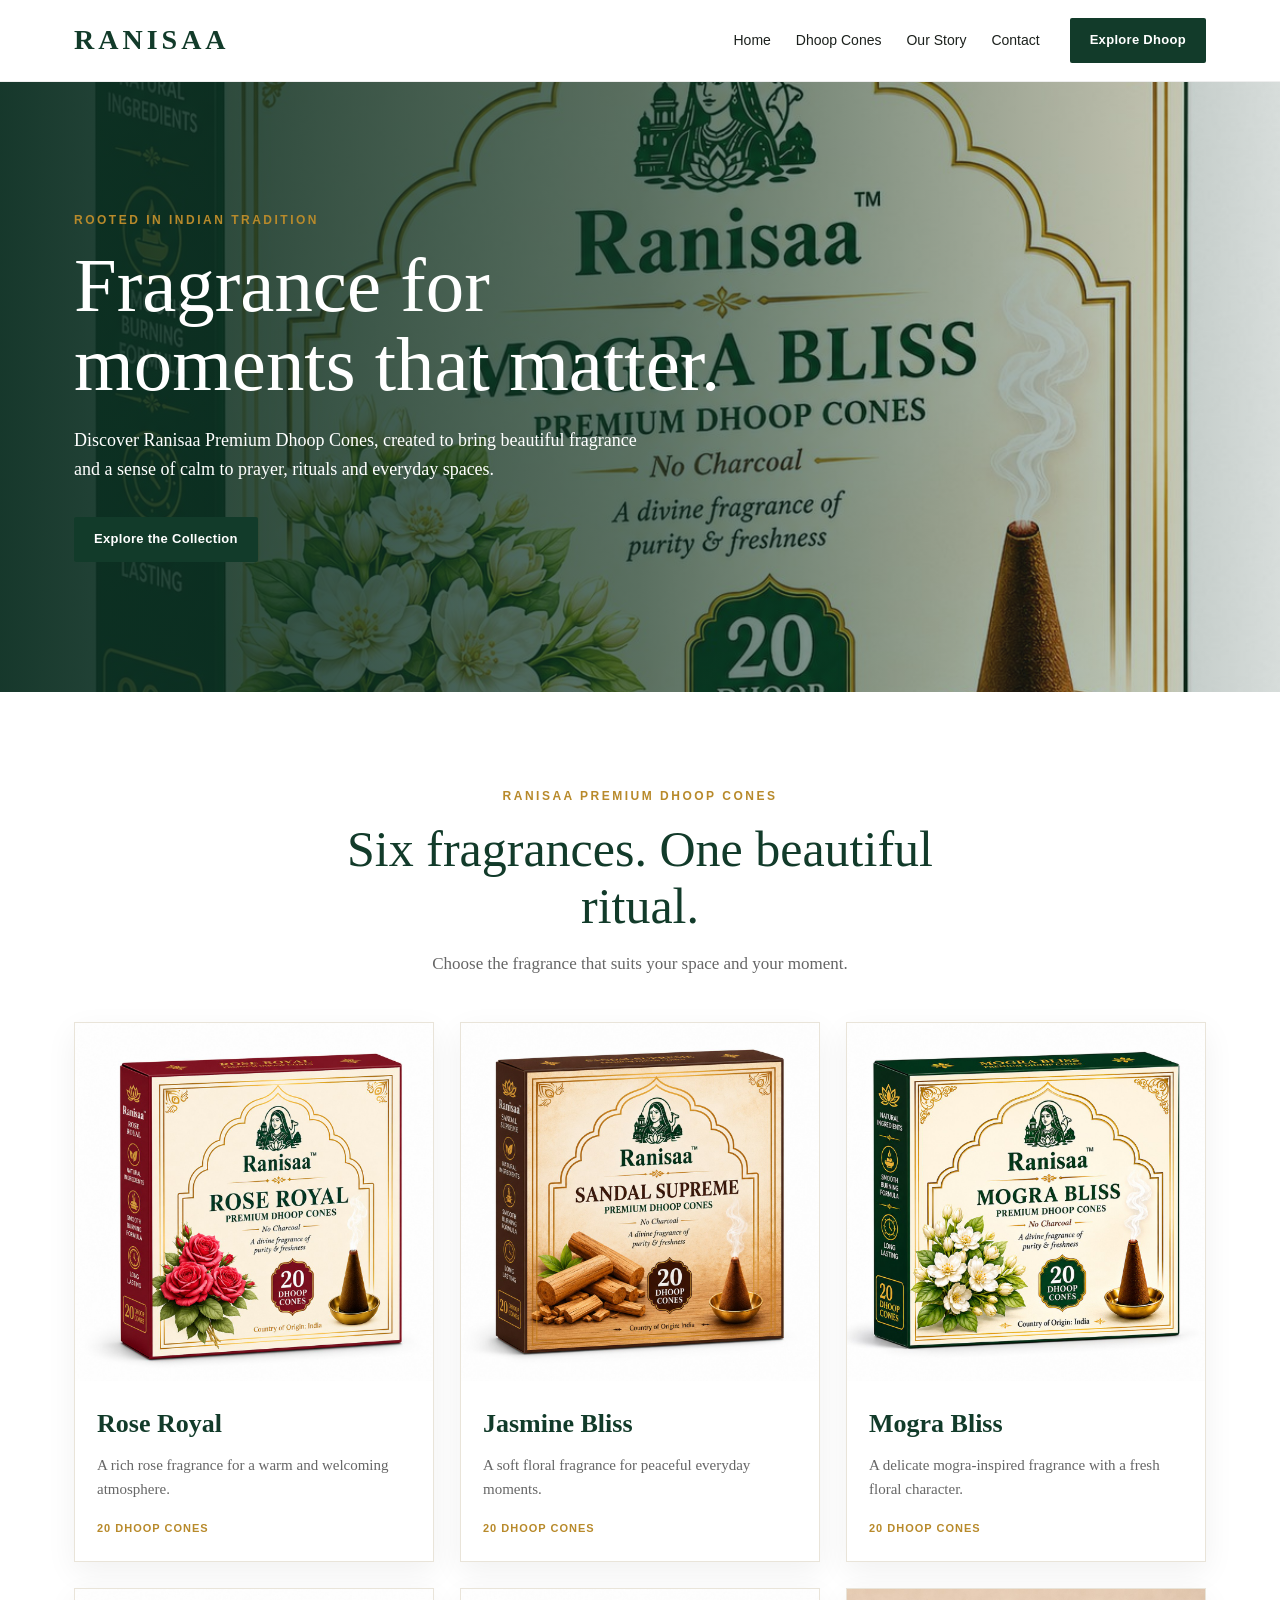
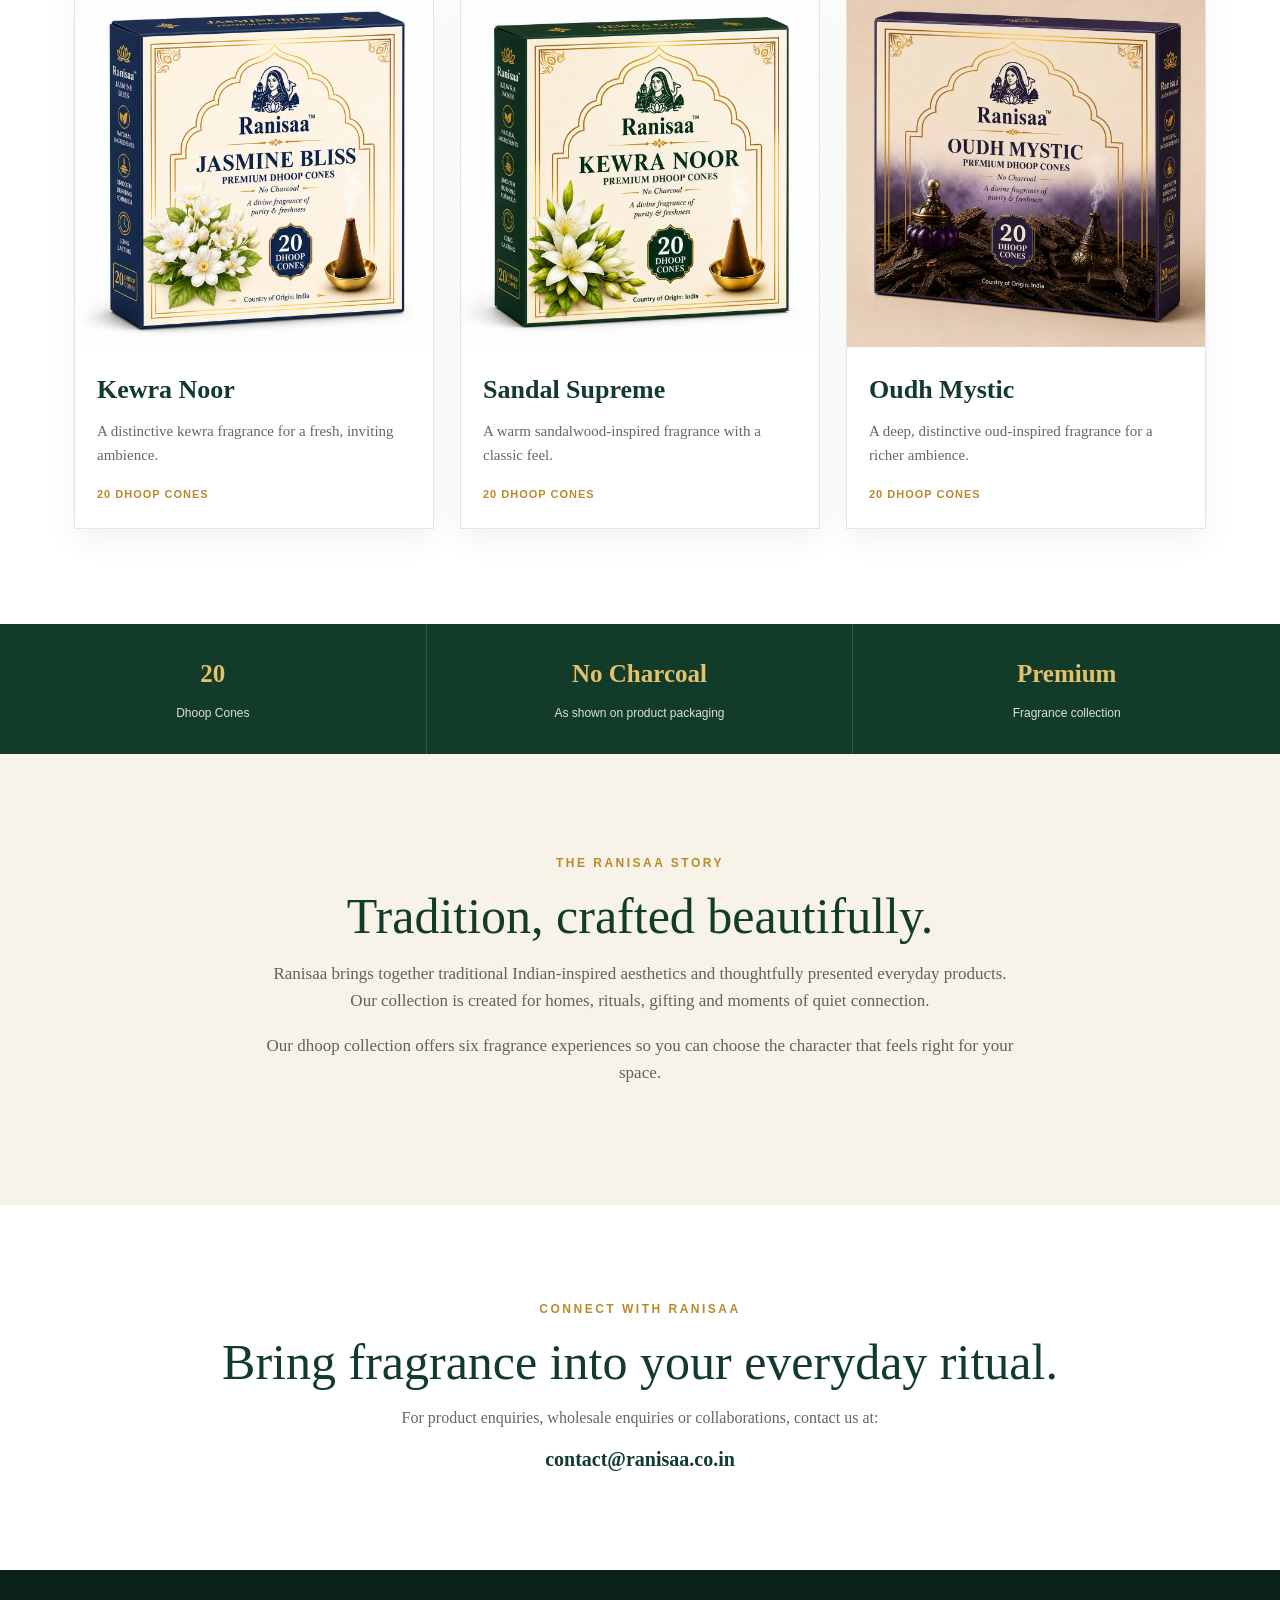
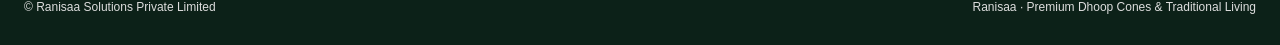
==== index.html @ f7a96da9 "Add files via upload Update Ranisaa website" ====
<!DOCTYPE html>
<html lang="en">
<head>
  <meta charset="UTF-8">
  <meta name="viewport" content="width=device-width, initial-scale=1.0">
  <meta name="description" content="Ranisaa Premium Dhoop Cones — premium fragrance cones for prayer, rituals and peaceful spaces. Explore Rose Royal, Jasmine Bliss, Mogra Bliss, Kewra Noor, Sandal Supreme and Oudh Mystic.">
  <title>Ranisaa | Dhoop Cones & Traditional Living</title>
  <link rel="stylesheet" href="style.css">
</head>
<body>
<header class="site-header">
  <div class="nav-wrap">
    <a class="brand" href="#home">RANISAA</a>
    <nav>
      <a href="#home">Home</a>
      <a href="#dhoop">Dhoop Cones</a>
      <a href="#story">Our Story</a>
      <a href="#contact">Contact</a>
    </nav>
    <a class="nav-cta" href="#dhoop">Explore Dhoop</a>
  </div>
</header>

<main>
<section id="home" class="hero">
  <div class="hero-copy">
    <p class="eyebrow">ROOTED IN INDIAN TRADITION</p>
    <h1>Fragrance for moments that matter.</h1>
    <p class="hero-text">Discover Ranisaa Premium Dhoop Cones, created to bring beautiful fragrance and a sense of calm to prayer, rituals and everyday spaces.</p>
    <a class="button" href="#dhoop">Explore the Collection</a>
  </div>
</section>

<section id="dhoop" class="products-section">
  <div class="section-heading">
    <p class="eyebrow">RANISAA PREMIUM DHOOP CONES</p>
    <h2>Six fragrances. One beautiful ritual.</h2>
    <p>Choose the fragrance that suits your space and your moment.</p>
  </div>

  <div class="product-grid">
    <article class="product-card">
      <img src="images/rose-royal.jpg" alt="Ranisaa Rose Royal Premium Dhoop Cones">
      <div class="product-info">
        <h3>Rose Royal</h3>
        <p>A rich rose fragrance for a warm and welcoming atmosphere.</p>
        <span class="pack">20 Dhoop Cones</span>
      </div>
    </article>

    <article class="product-card">
      <img src="images/jasmine-bliss.jpg" alt="Ranisaa Jasmine Bliss Premium Dhoop Cones">
      <div class="product-info">
        <h3>Jasmine Bliss</h3>
        <p>A soft floral fragrance for peaceful everyday moments.</p>
        <span class="pack">20 Dhoop Cones</span>
      </div>
    </article>

    <article class="product-card">
      <img src="images/mogra-bliss.jpg" alt="Ranisaa Mogra Bliss Premium Dhoop Cones">
      <div class="product-info">
        <h3>Mogra Bliss</h3>
        <p>A delicate mogra-inspired fragrance with a fresh floral character.</p>
        <span class="pack">20 Dhoop Cones</span>
      </div>
    </article>

    <article class="product-card">
      <img src="images/kewra-noor.jpg" alt="Ranisaa Kewra Noor Premium Dhoop Cones">
      <div class="product-info">
        <h3>Kewra Noor</h3>
        <p>A distinctive kewra fragrance for a fresh, inviting ambience.</p>
        <span class="pack">20 Dhoop Cones</span>
      </div>
    </article>

    <article class="product-card">
      <img src="images/sandal-supreme.jpg" alt="Ranisaa Sandal Supreme Premium Dhoop Cones">
      <div class="product-info">
        <h3>Sandal Supreme</h3>
        <p>A warm sandalwood-inspired fragrance with a classic feel.</p>
        <span class="pack">20 Dhoop Cones</span>
      </div>
    </article>

    <article class="product-card">
      <img src="images/oudh-mystic.jpg" alt="Ranisaa Oudh Mystic Premium Dhoop Cones">
      <div class="product-info">
        <h3>Oudh Mystic</h3>
        <p>A deep, distinctive oud-inspired fragrance for a richer ambience.</p>
        <span class="pack">20 Dhoop Cones</span>
      </div>
    </article>
  </div>
</section>

<section class="feature-strip">
  <div><strong>20</strong><span>Dhoop Cones</span></div>
  <div><strong>No Charcoal</strong><span>As shown on product packaging</span></div>
  <div><strong>Premium</strong><span>Fragrance collection</span></div>
</section>

<section id="story" class="story">
  <div>
    <p class="eyebrow">THE RANISAA STORY</p>
    <h2>Tradition, crafted beautifully.</h2>
    <p>Ranisaa brings together traditional Indian-inspired aesthetics and thoughtfully presented everyday products. Our collection is created for homes, rituals, gifting and moments of quiet connection.</p>
    <p>Our dhoop collection offers six fragrance experiences so you can choose the character that feels right for your space.</p>
  </div>
</section>

<section id="contact" class="contact">
  <p class="eyebrow">CONNECT WITH RANISAA</p>
  <h2>Bring fragrance into your everyday ritual.</h2>
  <p>For product enquiries, wholesale enquiries or collaborations, contact us at:</p>
  <a href="mailto:contact@ranisaa.co.in">contact@ranisaa.co.in</a>
</section>
</main>

<footer>
  <div>© Ranisaa Solutions Private Limited</div>
  <div>Ranisaa · Premium Dhoop Cones & Traditional Living</div>
</footer>
</body>
</html>
---- style.css ----
*{box-sizing:border-box;margin:0;padding:0}
:root{--green:#123b2a;--gold:#b88a2b;--cream:#f8f3e8;--ink:#1c211d;--white:#fff}
html{scroll-behavior:smooth}
body{font-family:Georgia,"Times New Roman",serif;color:var(--ink);background:#fff;line-height:1.6}
a{text-decoration:none;color:inherit}
.site-header{position:sticky;top:0;z-index:20;background:rgba(255,255,255,.96);border-bottom:1px solid #eee}
.nav-wrap{max-width:1180px;margin:auto;padding:18px 24px;display:flex;align-items:center;gap:30px}
.brand{font-size:28px;letter-spacing:4px;font-weight:700;color:var(--green);margin-right:auto}
nav{display:flex;gap:25px;font-family:Arial,sans-serif;font-size:14px}
nav a:hover{color:var(--gold)}
.nav-cta,.button{background:var(--green);color:white;padding:12px 20px;border-radius:2px;font-family:Arial,sans-serif;font-size:13px;font-weight:700;letter-spacing:.3px}
.hero{min-height:610px;display:flex;align-items:center;background:linear-gradient(90deg,rgba(13,48,35,.96),rgba(13,48,35,.68),rgba(13,48,35,.16)),url("images/mogra-bliss.jpg") center/cover}
.hero-copy{max-width:1180px;width:100%;margin:auto;padding:80px 24px;color:#fff}
.eyebrow{font-family:Arial,sans-serif;font-size:12px;letter-spacing:2.5px;font-weight:700;color:var(--gold);margin-bottom:15px}
.hero h1{font-size:clamp(45px,6vw,78px);line-height:1.03;max-width:680px;font-weight:500;margin-bottom:22px}
.hero-text{max-width:570px;font-size:18px;margin-bottom:34px}
.button{display:inline-block}
.products-section{max-width:1180px;margin:auto;padding:95px 24px}
.section-heading{text-align:center;max-width:700px;margin:0 auto 45px}
.section-heading h2,.story h2,.contact h2{font-size:clamp(34px,4vw,50px);line-height:1.15;color:var(--green);font-weight:500;margin-bottom:14px}
.section-heading p:last-child{font-size:17px;color:#666}
.product-grid{display:grid;grid-template-columns:repeat(3,1fr);gap:26px}
.product-card{background:#fff;border:1px solid #e9e4d9;box-shadow:0 10px 30px rgba(0,0,0,.06);transition:transform .25s,box-shadow .25s;overflow:hidden}
.product-card:hover{transform:translateY(-5px);box-shadow:0 16px 35px rgba(0,0,0,.1)}
.product-card img{width:100%;aspect-ratio:1/1;object-fit:cover;display:block}
.product-info{padding:22px}
.product-info h3{font-size:26px;color:var(--green);margin-bottom:8px}
.product-info p{color:#666;font-size:15px;margin-bottom:13px}
.pack{font-family:Arial,sans-serif;font-size:11px;letter-spacing:1px;text-transform:uppercase;color:var(--gold);font-weight:700}
.feature-strip{background:var(--green);color:#fff;display:grid;grid-template-columns:repeat(3,1fr);text-align:center}
.feature-strip div{padding:30px 20px;border-right:1px solid rgba(255,255,255,.15)}
.feature-strip div:last-child{border-right:0}
.feature-strip strong{display:block;font-size:25px;color:#e4c26b;margin-bottom:5px}
.feature-strip span{font-family:Arial,sans-serif;font-size:12px;opacity:.85}
.story{background:var(--cream);padding:100px 24px}
.story>div{max-width:760px;margin:auto;text-align:center}
.story p:not(.eyebrow){color:#5f625d;font-size:17px;margin:0 auto 18px}
.contact{text-align:center;padding:95px 24px}
.contact p:not(.eyebrow){color:#666;margin:0 auto 12px}
.contact a{color:var(--green);font-weight:700;font-size:20px}
footer{background:#0c2118;color:#ddd;padding:28px 24px;display:flex;justify-content:space-between;font-family:Arial,sans-serif;font-size:12px}
@media(max-width:800px){.nav-wrap{gap:12px}.nav-wrap nav{display:none}.product-grid{grid-template-columns:repeat(2,1fr)}.feature-strip{grid-template-columns:1fr}.feature-strip div{border-right:0;border-bottom:1px solid rgba(255,255,255,.15)}}
@media(max-width:520px){.product-grid{grid-template-columns:1fr}.hero{min-height:560px}.hero-copy{padding:65px 22px}.hero h1{font-size:44px}footer{flex-direction:column;gap:8px}}
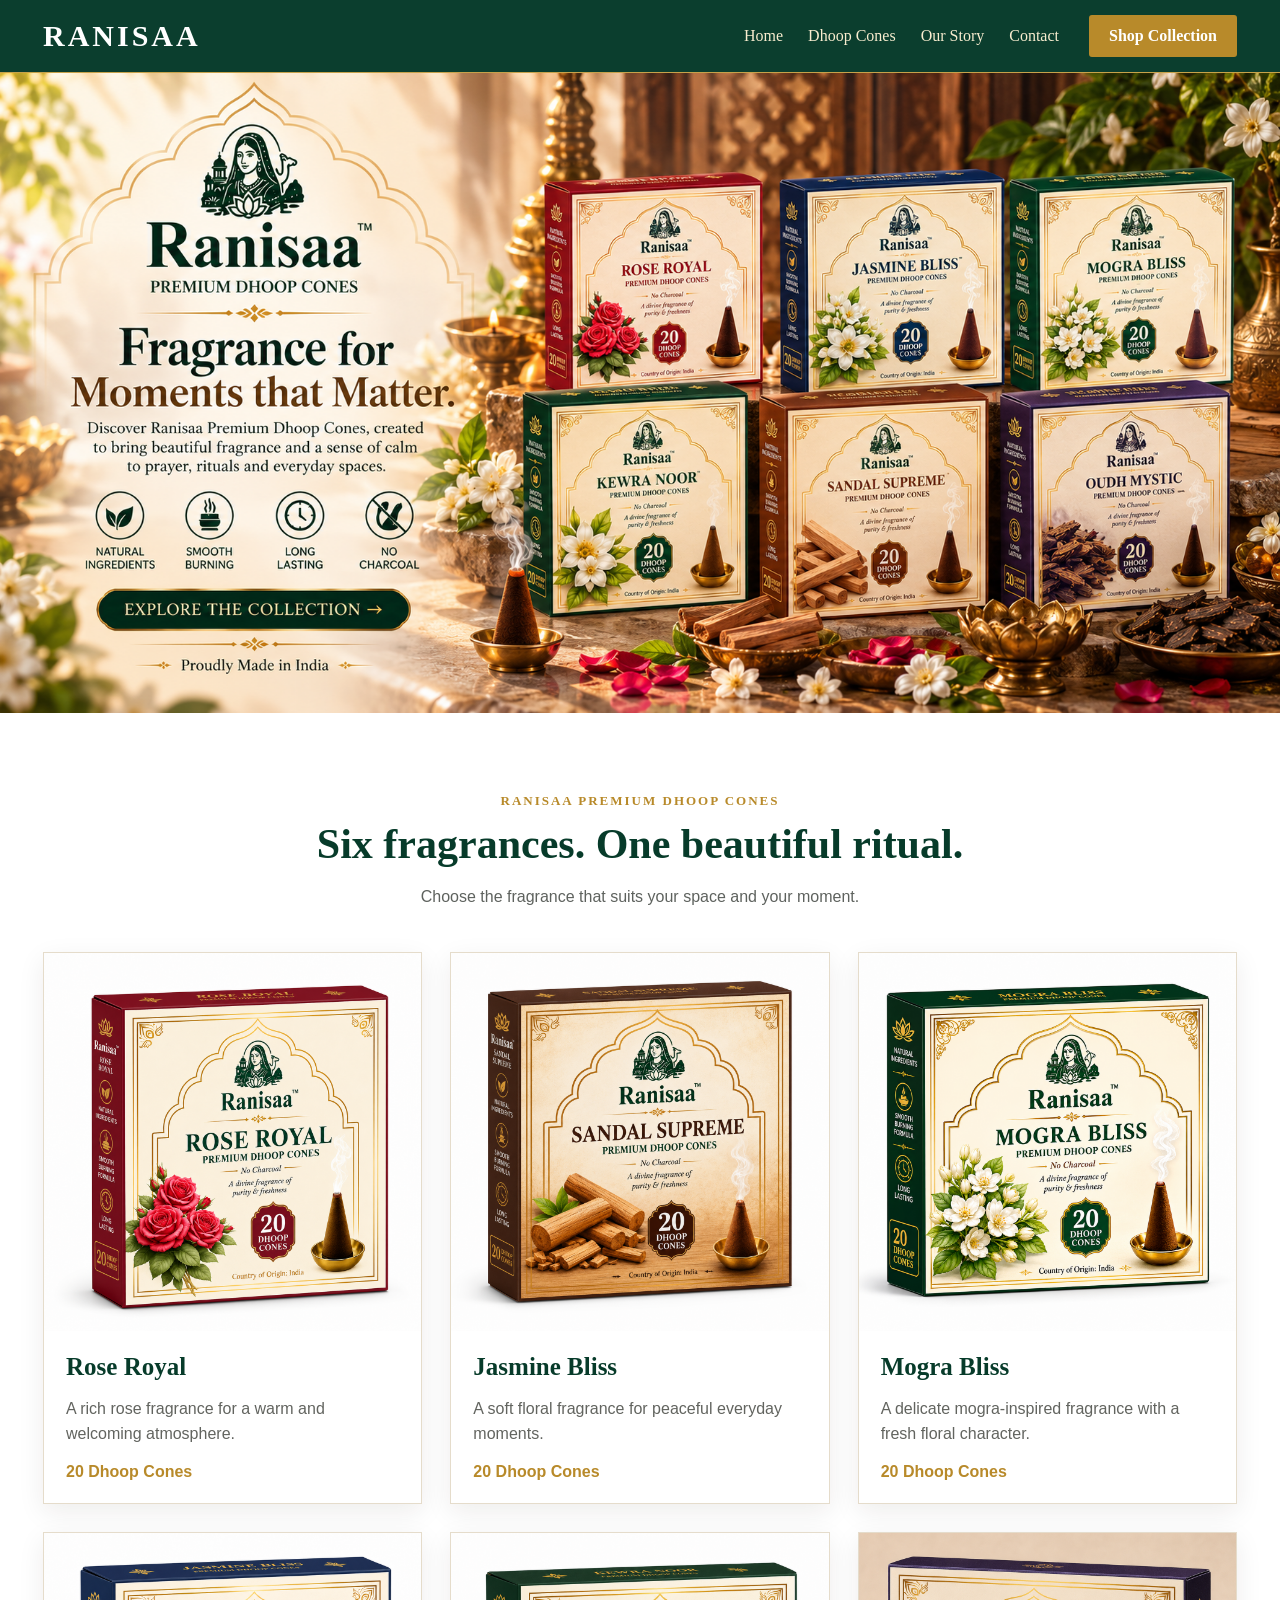
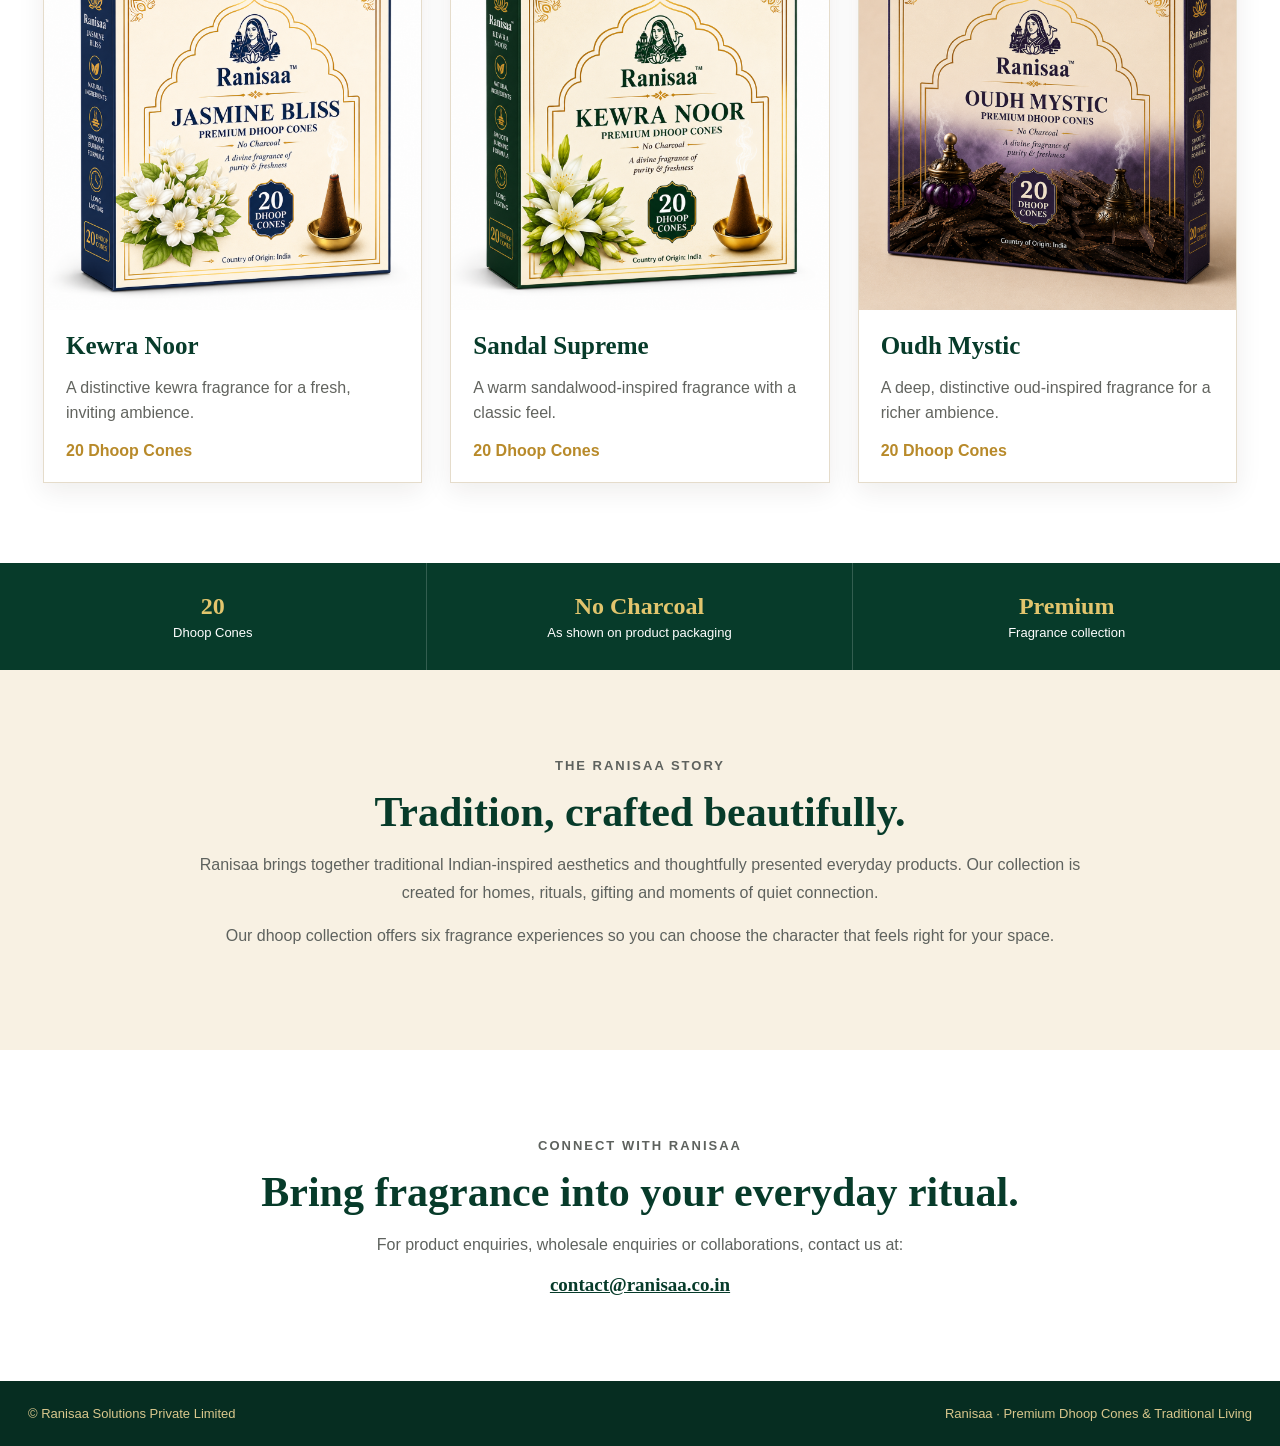
==== commit 288ed21a: "Add files via upload" ====
--- a/index.html
+++ b/index.html
@@ -3,8 +3,8 @@
 <head>
   <meta charset="UTF-8">
   <meta name="viewport" content="width=device-width, initial-scale=1.0">
-  <meta name="description" content="Ranisaa Premium Dhoop Cones — premium fragrance cones for prayer, rituals and peaceful spaces. Explore Rose Royal, Jasmine Bliss, Mogra Bliss, Kewra Noor, Sandal Supreme and Oudh Mystic.">
-  <title>Ranisaa | Dhoop Cones & Traditional Living</title>
+  <meta name="description" content="Ranisaa Premium Dhoop Cones — explore Rose Royal, Jasmine Bliss, Mogra Bliss, Kewra Noor, Sandal Supreme and Oudh Mystic.">
+  <title>Ranisaa | Premium Dhoop Cones</title>
   <link rel="stylesheet" href="style.css">
 </head>
 <body>
@@ -17,18 +17,15 @@
       <a href="#story">Our Story</a>
       <a href="#contact">Contact</a>
     </nav>
-    <a class="nav-cta" href="#dhoop">Explore Dhoop</a>
+    <a class="nav-cta" href="#dhoop">Shop Collection</a>
   </div>
 </header>
 
 <main>
-<section id="home" class="hero">
-  <div class="hero-copy">
-    <p class="eyebrow">ROOTED IN INDIAN TRADITION</p>
-    <h1>Fragrance for moments that matter.</h1>
-    <p class="hero-text">Discover Ranisaa Premium Dhoop Cones, created to bring beautiful fragrance and a sense of calm to prayer, rituals and everyday spaces.</p>
-    <a class="button" href="#dhoop">Explore the Collection</a>
-  </div>
+<section id="home" class="hero-banner-section">
+  <a class="hero-banner-link" href="#dhoop" aria-label="Explore the Ranisaa Premium Dhoop Cones collection">
+    <img class="hero-banner" src="images/ranisaa-hero-banner.png" alt="Ranisaa Premium Dhoop Cones collection featuring Rose Royal, Jasmine Bliss, Mogra Bliss, Kewra Noor, Sandal Supreme and Oudh Mystic">
+  </a>
 </section>
 
 <section id="dhoop" class="products-section">
@@ -39,88 +36,21 @@
   </div>
 
   <div class="product-grid">
-    <article class="product-card">
-      <img src="images/rose-royal.jpg" alt="Ranisaa Rose Royal Premium Dhoop Cones">
-      <div class="product-info">
-        <h3>Rose Royal</h3>
-        <p>A rich rose fragrance for a warm and welcoming atmosphere.</p>
-        <span class="pack">20 Dhoop Cones</span>
-      </div>
-    </article>
-
-    <article class="product-card">
-      <img src="images/jasmine-bliss.jpg" alt="Ranisaa Jasmine Bliss Premium Dhoop Cones">
-      <div class="product-info">
-        <h3>Jasmine Bliss</h3>
-        <p>A soft floral fragrance for peaceful everyday moments.</p>
-        <span class="pack">20 Dhoop Cones</span>
-      </div>
-    </article>
-
-    <article class="product-card">
-      <img src="images/mogra-bliss.jpg" alt="Ranisaa Mogra Bliss Premium Dhoop Cones">
-      <div class="product-info">
-        <h3>Mogra Bliss</h3>
-        <p>A delicate mogra-inspired fragrance with a fresh floral character.</p>
-        <span class="pack">20 Dhoop Cones</span>
-      </div>
-    </article>
-
-    <article class="product-card">
-      <img src="images/kewra-noor.jpg" alt="Ranisaa Kewra Noor Premium Dhoop Cones">
-      <div class="product-info">
-        <h3>Kewra Noor</h3>
-        <p>A distinctive kewra fragrance for a fresh, inviting ambience.</p>
-        <span class="pack">20 Dhoop Cones</span>
-      </div>
-    </article>
-
-    <article class="product-card">
-      <img src="images/sandal-supreme.jpg" alt="Ranisaa Sandal Supreme Premium Dhoop Cones">
-      <div class="product-info">
-        <h3>Sandal Supreme</h3>
-        <p>A warm sandalwood-inspired fragrance with a classic feel.</p>
-        <span class="pack">20 Dhoop Cones</span>
-      </div>
-    </article>
-
-    <article class="product-card">
-      <img src="images/oudh-mystic.jpg" alt="Ranisaa Oudh Mystic Premium Dhoop Cones">
-      <div class="product-info">
-        <h3>Oudh Mystic</h3>
-        <p>A deep, distinctive oud-inspired fragrance for a richer ambience.</p>
-        <span class="pack">20 Dhoop Cones</span>
-      </div>
-    </article>
+    <article class="product-card"><img src="images/rose-royal.jpg" alt="Ranisaa Rose Royal Premium Dhoop Cones"><div class="product-info"><h3>Rose Royal</h3><p>A rich rose fragrance for a warm and welcoming atmosphere.</p><span class="pack">20 Dhoop Cones</span></div></article>
+    <article class="product-card"><img src="images/jasmine-bliss.jpg" alt="Ranisaa Jasmine Bliss Premium Dhoop Cones"><div class="product-info"><h3>Jasmine Bliss</h3><p>A soft floral fragrance for peaceful everyday moments.</p><span class="pack">20 Dhoop Cones</span></div></article>
+    <article class="product-card"><img src="images/mogra-bliss.jpg" alt="Ranisaa Mogra Bliss Premium Dhoop Cones"><div class="product-info"><h3>Mogra Bliss</h3><p>A delicate mogra-inspired fragrance with a fresh floral character.</p><span class="pack">20 Dhoop Cones</span></div></article>
+    <article class="product-card"><img src="images/kewra-noor.jpg" alt="Ranisaa Kewra Noor Premium Dhoop Cones"><div class="product-info"><h3>Kewra Noor</h3><p>A distinctive kewra fragrance for a fresh, inviting ambience.</p><span class="pack">20 Dhoop Cones</span></div></article>
+    <article class="product-card"><img src="images/sandal-supreme.jpg" alt="Ranisaa Sandal Supreme Premium Dhoop Cones"><div class="product-info"><h3>Sandal Supreme</h3><p>A warm sandalwood-inspired fragrance with a classic feel.</p><span class="pack">20 Dhoop Cones</span></div></article>
+    <article class="product-card"><img src="images/oudh-mystic.jpg" alt="Ranisaa Oudh Mystic Premium Dhoop Cones"><div class="product-info"><h3>Oudh Mystic</h3><p>A deep, distinctive oud-inspired fragrance for a richer ambience.</p><span class="pack">20 Dhoop Cones</span></div></article>
   </div>
 </section>
 
-<section class="feature-strip">
-  <div><strong>20</strong><span>Dhoop Cones</span></div>
-  <div><strong>No Charcoal</strong><span>As shown on product packaging</span></div>
-  <div><strong>Premium</strong><span>Fragrance collection</span></div>
-</section>
+<section class="feature-strip"><div><strong>20</strong><span>Dhoop Cones</span></div><div><strong>No Charcoal</strong><span>As shown on product packaging</span></div><div><strong>Premium</strong><span>Fragrance collection</span></div></section>
 
-<section id="story" class="story">
-  <div>
-    <p class="eyebrow">THE RANISAA STORY</p>
-    <h2>Tradition, crafted beautifully.</h2>
-    <p>Ranisaa brings together traditional Indian-inspired aesthetics and thoughtfully presented everyday products. Our collection is created for homes, rituals, gifting and moments of quiet connection.</p>
-    <p>Our dhoop collection offers six fragrance experiences so you can choose the character that feels right for your space.</p>
-  </div>
-</section>
+<section id="story" class="story"><div><p class="eyebrow">THE RANISAA STORY</p><h2>Tradition, crafted beautifully.</h2><p>Ranisaa brings together traditional Indian-inspired aesthetics and thoughtfully presented everyday products. Our collection is created for homes, rituals, gifting and moments of quiet connection.</p><p>Our dhoop collection offers six fragrance experiences so you can choose the character that feels right for your space.</p></div></section>
 
-<section id="contact" class="contact">
-  <p class="eyebrow">CONNECT WITH RANISAA</p>
-  <h2>Bring fragrance into your everyday ritual.</h2>
-  <p>For product enquiries, wholesale enquiries or collaborations, contact us at:</p>
-  <a href="mailto:contact@ranisaa.co.in">contact@ranisaa.co.in</a>
-</section>
+<section id="contact" class="contact"><p class="eyebrow">CONNECT WITH RANISAA</p><h2>Bring fragrance into your everyday ritual.</h2><p>For product enquiries, wholesale enquiries or collaborations, contact us at:</p><a href="mailto:contact@ranisaa.co.in">contact@ranisaa.co.in</a></section>
 </main>
-
-<footer>
-  <div>© Ranisaa Solutions Private Limited</div>
-  <div>Ranisaa · Premium Dhoop Cones & Traditional Living</div>
-</footer>
+<footer><div>© Ranisaa Solutions Private Limited</div><div>Ranisaa · Premium Dhoop Cones & Traditional Living</div></footer>
 </body>
 </html>
--- a/style.css
+++ b/style.css
@@ -1,43 +1,4 @@
-*{box-sizing:border-box;margin:0;padding:0}
-:root{--green:#123b2a;--gold:#b88a2b;--cream:#f8f3e8;--ink:#1c211d;--white:#fff}
-html{scroll-behavior:smooth}
-body{font-family:Georgia,"Times New Roman",serif;color:var(--ink);background:#fff;line-height:1.6}
-a{text-decoration:none;color:inherit}
-.site-header{position:sticky;top:0;z-index:20;background:rgba(255,255,255,.96);border-bottom:1px solid #eee}
-.nav-wrap{max-width:1180px;margin:auto;padding:18px 24px;display:flex;align-items:center;gap:30px}
-.brand{font-size:28px;letter-spacing:4px;font-weight:700;color:var(--green);margin-right:auto}
-nav{display:flex;gap:25px;font-family:Arial,sans-serif;font-size:14px}
-nav a:hover{color:var(--gold)}
-.nav-cta,.button{background:var(--green);color:white;padding:12px 20px;border-radius:2px;font-family:Arial,sans-serif;font-size:13px;font-weight:700;letter-spacing:.3px}
-.hero{min-height:610px;display:flex;align-items:center;background:linear-gradient(90deg,rgba(13,48,35,.96),rgba(13,48,35,.68),rgba(13,48,35,.16)),url("images/mogra-bliss.jpg") center/cover}
-.hero-copy{max-width:1180px;width:100%;margin:auto;padding:80px 24px;color:#fff}
-.eyebrow{font-family:Arial,sans-serif;font-size:12px;letter-spacing:2.5px;font-weight:700;color:var(--gold);margin-bottom:15px}
-.hero h1{font-size:clamp(45px,6vw,78px);line-height:1.03;max-width:680px;font-weight:500;margin-bottom:22px}
-.hero-text{max-width:570px;font-size:18px;margin-bottom:34px}
-.button{display:inline-block}
-.products-section{max-width:1180px;margin:auto;padding:95px 24px}
-.section-heading{text-align:center;max-width:700px;margin:0 auto 45px}
-.section-heading h2,.story h2,.contact h2{font-size:clamp(34px,4vw,50px);line-height:1.15;color:var(--green);font-weight:500;margin-bottom:14px}
-.section-heading p:last-child{font-size:17px;color:#666}
-.product-grid{display:grid;grid-template-columns:repeat(3,1fr);gap:26px}
-.product-card{background:#fff;border:1px solid #e9e4d9;box-shadow:0 10px 30px rgba(0,0,0,.06);transition:transform .25s,box-shadow .25s;overflow:hidden}
-.product-card:hover{transform:translateY(-5px);box-shadow:0 16px 35px rgba(0,0,0,.1)}
-.product-card img{width:100%;aspect-ratio:1/1;object-fit:cover;display:block}
-.product-info{padding:22px}
-.product-info h3{font-size:26px;color:var(--green);margin-bottom:8px}
-.product-info p{color:#666;font-size:15px;margin-bottom:13px}
-.pack{font-family:Arial,sans-serif;font-size:11px;letter-spacing:1px;text-transform:uppercase;color:var(--gold);font-weight:700}
-.feature-strip{background:var(--green);color:#fff;display:grid;grid-template-columns:repeat(3,1fr);text-align:center}
-.feature-strip div{padding:30px 20px;border-right:1px solid rgba(255,255,255,.15)}
-.feature-strip div:last-child{border-right:0}
-.feature-strip strong{display:block;font-size:25px;color:#e4c26b;margin-bottom:5px}
-.feature-strip span{font-family:Arial,sans-serif;font-size:12px;opacity:.85}
-.story{background:var(--cream);padding:100px 24px}
-.story>div{max-width:760px;margin:auto;text-align:center}
-.story p:not(.eyebrow){color:#5f625d;font-size:17px;margin:0 auto 18px}
-.contact{text-align:center;padding:95px 24px}
-.contact p:not(.eyebrow){color:#666;margin:0 auto 12px}
-.contact a{color:var(--green);font-weight:700;font-size:20px}
-footer{background:#0c2118;color:#ddd;padding:28px 24px;display:flex;justify-content:space-between;font-family:Arial,sans-serif;font-size:12px}
-@media(max-width:800px){.nav-wrap{gap:12px}.nav-wrap nav{display:none}.product-grid{grid-template-columns:repeat(2,1fr)}.feature-strip{grid-template-columns:1fr}.feature-strip div{border-right:0;border-bottom:1px solid rgba(255,255,255,.15)}}
-@media(max-width:520px){.product-grid{grid-template-columns:1fr}.hero{min-height:560px}.hero-copy{padding:65px 22px}.hero h1{font-size:44px}footer{flex-direction:column;gap:8px}}
+:root{--green:#073b2a;--green2:#0b4b35;--gold:#b88a2a;--cream:#f8f1e3;--ink:#18352b;--white:#fff}
+*{box-sizing:border-box}html{scroll-behavior:smooth}body{margin:0;font-family:Georgia,'Times New Roman',serif;color:var(--ink);background:#fff}.site-header{position:sticky;top:0;z-index:20;background:rgba(7,59,42,.98);border-bottom:1px solid #c7a24a}.nav-wrap{max-width:1250px;margin:auto;min-height:72px;padding:0 28px;display:flex;align-items:center;gap:30px}.brand{color:#fff;text-decoration:none;font-size:30px;letter-spacing:3px;font-weight:700;margin-right:auto}.site-header nav{display:flex;gap:25px}.site-header nav a{color:#f8edcf;text-decoration:none;font-size:16px}.nav-cta,.button{background:#b88a2a;color:#fff;text-decoration:none;padding:12px 20px;border-radius:3px;font-weight:700}.hero-banner-section{background:#efe4d0;line-height:0}.hero-banner-link{display:block}.hero-banner{display:block;width:100%;height:auto;max-height:calc(100vh - 72px);object-fit:cover;object-position:center}.products-section{max-width:1250px;margin:auto;padding:80px 28px}.section-heading{text-align:center;margin-bottom:42px}.eyebrow{letter-spacing:2px;font-size:13px;font-weight:700;color:var(--gold);margin:0 0 12px}.section-heading h2,.story h2,.contact h2{font-size:42px;line-height:1.1;margin:0 0 14px;color:var(--green)}.section-heading>p:last-child,.story p,.contact p{font-family:Arial,sans-serif;color:#5e625e;line-height:1.7}.product-grid{display:grid;grid-template-columns:repeat(3,1fr);gap:28px}.product-card{background:#fff;border:1px solid #e5dccb;box-shadow:0 8px 25px rgba(42,30,10,.08);overflow:hidden}.product-card img{display:block;width:100%;aspect-ratio:1/1;object-fit:contain;background:#fff}.product-info{padding:22px}.product-info h3{margin:0 0 8px;color:var(--green);font-size:25px}.product-info p{font-family:Arial,sans-serif;color:#62645f;line-height:1.55;min-height:50px}.pack{font-family:Arial,sans-serif;font-weight:700;color:var(--gold)}.feature-strip{display:grid;grid-template-columns:repeat(3,1fr);background:var(--green);color:#fff}.feature-strip div{text-align:center;padding:30px 20px;border-right:1px solid rgba(255,255,255,.18)}.feature-strip div:last-child{border:0}.feature-strip strong,.feature-strip span{display:block}.feature-strip strong{font-size:24px;color:#e2c56d;margin-bottom:5px}.feature-strip span{font-family:Arial,sans-serif;font-size:13px}.story{background:var(--cream);padding:85px 28px}.story>div{max-width:900px;margin:auto;text-align:center}.contact{text-align:center;padding:85px 28px}.contact a{color:var(--green);font-weight:700;font-size:19px}footer{display:flex;justify-content:space-between;gap:20px;padding:25px 28px;background:#062d21;color:#d9c78d;font-family:Arial,sans-serif;font-size:13px}
+@media(max-width:900px){.site-header nav{display:none}.nav-wrap{padding:0 18px}.brand{font-size:25px}.nav-cta{padding:10px 14px;font-size:13px}.hero-banner{max-height:none}.product-grid{grid-template-columns:repeat(2,1fr)}.section-heading h2,.story h2,.contact h2{font-size:34px}}
+@media(max-width:600px){.nav-cta{display:none}.hero-banner{width:100%;height:auto}.products-section{padding:55px 16px}.product-grid{grid-template-columns:1fr;gap:20px}.feature-strip{grid-template-columns:1fr}.feature-strip div{border-right:0;border-bottom:1px solid rgba(255,255,255,.18)}footer{flex-direction:column;text-align:center}}
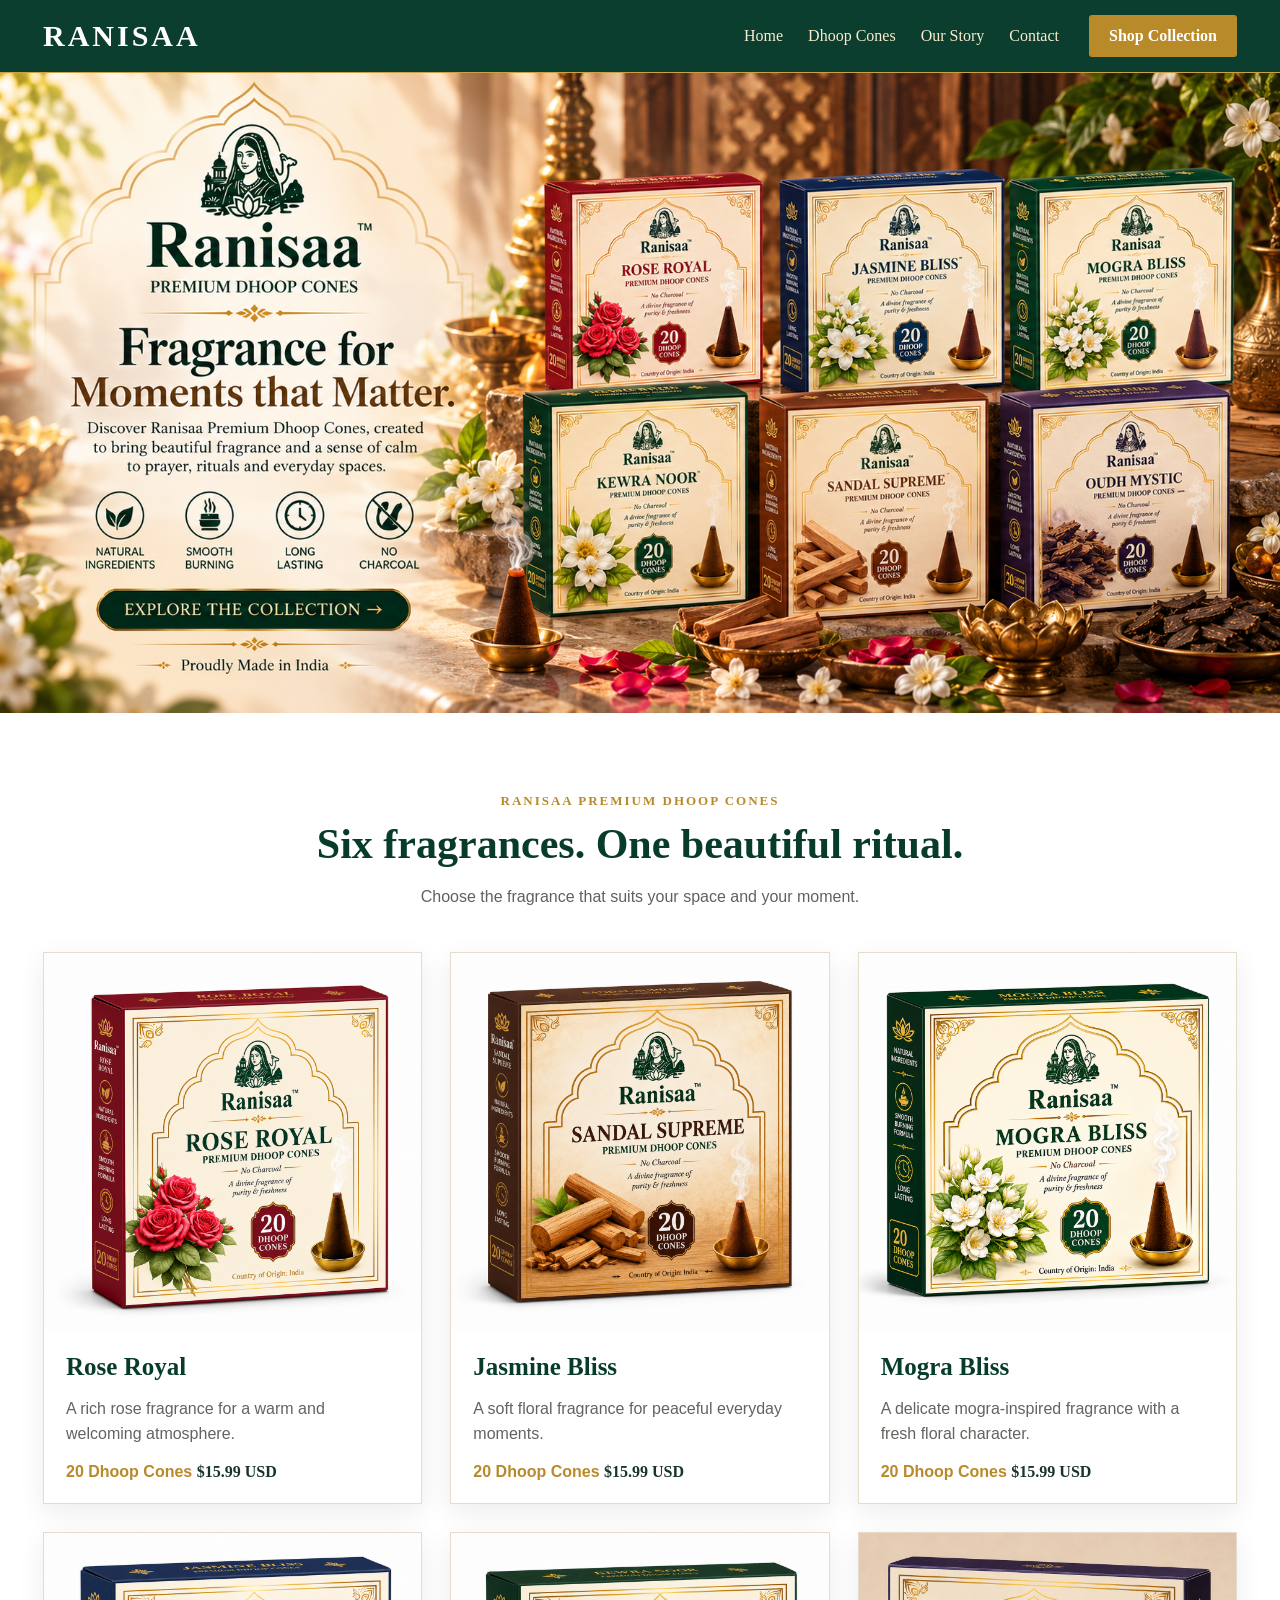
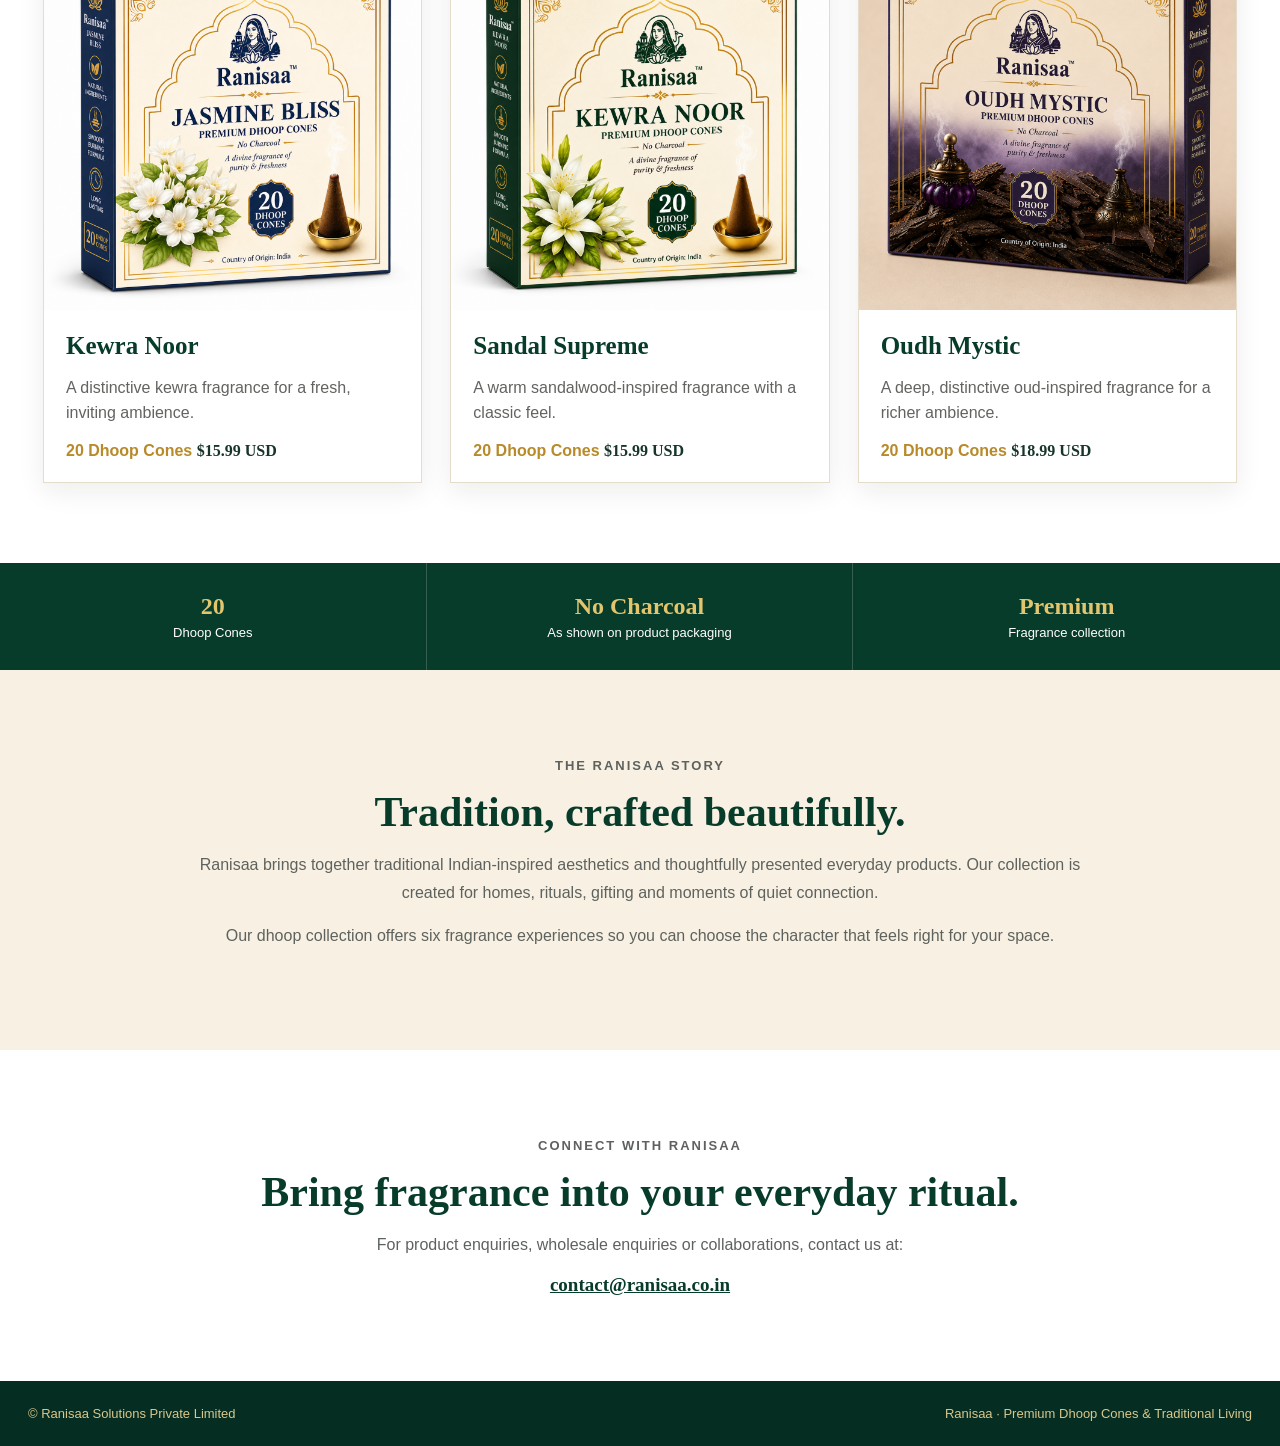
==== commit f195242b: "Update index.html" ====
--- a/index.html
+++ b/index.html
@@ -3,54 +3,350 @@
 <head>
   <meta charset="UTF-8">
   <meta name="viewport" content="width=device-width, initial-scale=1.0">
-  <meta name="description" content="Ranisaa Premium Dhoop Cones — explore Rose Royal, Jasmine Bliss, Mogra Bliss, Kewra Noor, Sandal Supreme and Oudh Mystic.">
+
+  <meta name="description" content="Shop Ranisaa Premium Dhoop Cones in six beautiful fragrances: Rose Royal, Jasmine Bliss, Mogra Bliss, Kewra Noor, Sandal Supreme and Oudh Mystic.">
+
   <title>Ranisaa | Premium Dhoop Cones</title>
+
   <link rel="stylesheet" href="style.css">
 </head>
+
 <body>
+
 <header class="site-header">
   <div class="nav-wrap">
+
     <a class="brand" href="#home">RANISAA</a>
+
     <nav>
       <a href="#home">Home</a>
       <a href="#dhoop">Dhoop Cones</a>
       <a href="#story">Our Story</a>
       <a href="#contact">Contact</a>
     </nav>
+
     <a class="nav-cta" href="#dhoop">Shop Collection</a>
+
   </div>
 </header>
 
+
 <main>
+
+<!-- HERO -->
+
 <section id="home" class="hero-banner-section">
-  <a class="hero-banner-link" href="#dhoop" aria-label="Explore the Ranisaa Premium Dhoop Cones collection">
-    <img class="hero-banner" src="images/ranisaa-hero-banner.png" alt="Ranisaa Premium Dhoop Cones collection featuring Rose Royal, Jasmine Bliss, Mogra Bliss, Kewra Noor, Sandal Supreme and Oudh Mystic">
+
+  <a class="hero-banner-link"
+     href="#dhoop"
+     aria-label="Explore Ranisaa Premium Dhoop Cones">
+
+    <img
+      class="hero-banner"
+      src="images/ranisaa-hero-banner.png"
+      alt="Ranisaa Premium Dhoop Cones collection">
+
   </a>
-</section>
+
+</section>
+
+
+<!-- PRODUCTS -->
 
 <section id="dhoop" class="products-section">
+
   <div class="section-heading">
-    <p class="eyebrow">RANISAA PREMIUM DHOOP CONES</p>
-    <h2>Six fragrances. One beautiful ritual.</h2>
-    <p>Choose the fragrance that suits your space and your moment.</p>
-  </div>
+
+    <p class="eyebrow">
+      RANISAA PREMIUM DHOOP CONES
+    </p>
+
+    <h2>
+      Six fragrances. One beautiful ritual.
+    </h2>
+
+    <p>
+      Choose the fragrance that suits your space and your moment.
+    </p>
+
+  </div>
+
 
   <div class="product-grid">
-    <article class="product-card"><img src="images/rose-royal.jpg" alt="Ranisaa Rose Royal Premium Dhoop Cones"><div class="product-info"><h3>Rose Royal</h3><p>A rich rose fragrance for a warm and welcoming atmosphere.</p><span class="pack">20 Dhoop Cones</span></div></article>
-    <article class="product-card"><img src="images/jasmine-bliss.jpg" alt="Ranisaa Jasmine Bliss Premium Dhoop Cones"><div class="product-info"><h3>Jasmine Bliss</h3><p>A soft floral fragrance for peaceful everyday moments.</p><span class="pack">20 Dhoop Cones</span></div></article>
-    <article class="product-card"><img src="images/mogra-bliss.jpg" alt="Ranisaa Mogra Bliss Premium Dhoop Cones"><div class="product-info"><h3>Mogra Bliss</h3><p>A delicate mogra-inspired fragrance with a fresh floral character.</p><span class="pack">20 Dhoop Cones</span></div></article>
-    <article class="product-card"><img src="images/kewra-noor.jpg" alt="Ranisaa Kewra Noor Premium Dhoop Cones"><div class="product-info"><h3>Kewra Noor</h3><p>A distinctive kewra fragrance for a fresh, inviting ambience.</p><span class="pack">20 Dhoop Cones</span></div></article>
-    <article class="product-card"><img src="images/sandal-supreme.jpg" alt="Ranisaa Sandal Supreme Premium Dhoop Cones"><div class="product-info"><h3>Sandal Supreme</h3><p>A warm sandalwood-inspired fragrance with a classic feel.</p><span class="pack">20 Dhoop Cones</span></div></article>
-    <article class="product-card"><img src="images/oudh-mystic.jpg" alt="Ranisaa Oudh Mystic Premium Dhoop Cones"><div class="product-info"><h3>Oudh Mystic</h3><p>A deep, distinctive oud-inspired fragrance for a richer ambience.</p><span class="pack">20 Dhoop Cones</span></div></article>
-  </div>
-</section>
-
-<section class="feature-strip"><div><strong>20</strong><span>Dhoop Cones</span></div><div><strong>No Charcoal</strong><span>As shown on product packaging</span></div><div><strong>Premium</strong><span>Fragrance collection</span></div></section>
-
-<section id="story" class="story"><div><p class="eyebrow">THE RANISAA STORY</p><h2>Tradition, crafted beautifully.</h2><p>Ranisaa brings together traditional Indian-inspired aesthetics and thoughtfully presented everyday products. Our collection is created for homes, rituals, gifting and moments of quiet connection.</p><p>Our dhoop collection offers six fragrance experiences so you can choose the character that feels right for your space.</p></div></section>
-
-<section id="contact" class="contact"><p class="eyebrow">CONNECT WITH RANISAA</p><h2>Bring fragrance into your everyday ritual.</h2><p>For product enquiries, wholesale enquiries or collaborations, contact us at:</p><a href="mailto:contact@ranisaa.co.in">contact@ranisaa.co.in</a></section>
+
+
+    <!-- ROSE ROYAL -->
+
+    <article class="product-card">
+
+      <img
+        src="images/rose-royal.jpg"
+        alt="Ranisaa Rose Royal Premium Dhoop Cones">
+
+      <div class="product-info">
+
+        <h3>Rose Royal</h3>
+
+        <p>
+          A rich rose fragrance for a warm and welcoming atmosphere.
+        </p>
+
+        <span class="pack">
+          20 Dhoop Cones
+        </span>
+
+        <strong class="price">
+          $15.99 USD
+        </strong>
+
+      </div>
+
+    </article>
+
+
+    <!-- JASMINE BLISS -->
+
+    <article class="product-card">
+
+      <img
+        src="images/jasmine-bliss.jpg"
+        alt="Ranisaa Jasmine Bliss Premium Dhoop Cones">
+
+      <div class="product-info">
+
+        <h3>Jasmine Bliss</h3>
+
+        <p>
+          A soft floral fragrance for peaceful everyday moments.
+        </p>
+
+        <span class="pack">
+          20 Dhoop Cones
+        </span>
+
+        <strong class="price">
+          $15.99 USD
+        </strong>
+
+      </div>
+
+    </article>
+
+
+    <!-- MOGRA BLISS -->
+
+    <article class="product-card">
+
+      <img
+        src="images/mogra-bliss.jpg"
+        alt="Ranisaa Mogra Bliss Premium Dhoop Cones">
+
+      <div class="product-info">
+
+        <h3>Mogra Bliss</h3>
+
+        <p>
+          A delicate mogra-inspired fragrance with a fresh floral character.
+        </p>
+
+        <span class="pack">
+          20 Dhoop Cones
+        </span>
+
+        <strong class="price">
+          $15.99 USD
+        </strong>
+
+      </div>
+
+    </article>
+
+
+    <!-- KEWRA NOOR -->
+
+    <article class="product-card">
+
+      <img
+        src="images/kewra-noor.jpg"
+        alt="Ranisaa Kewra Noor Premium Dhoop Cones">
+
+      <div class="product-info">
+
+        <h3>Kewra Noor</h3>
+
+        <p>
+          A distinctive kewra fragrance for a fresh, inviting ambience.
+        </p>
+
+        <span class="pack">
+          20 Dhoop Cones
+        </span>
+
+        <strong class="price">
+          $15.99 USD
+        </strong>
+
+      </div>
+
+    </article>
+
+
+    <!-- SANDAL SUPREME -->
+
+    <article class="product-card">
+
+      <img
+        src="images/sandal-supreme.jpg"
+        alt="Ranisaa Sandal Supreme Premium Dhoop Cones">
+
+      <div class="product-info">
+
+        <h3>Sandal Supreme</h3>
+
+        <p>
+          A warm sandalwood-inspired fragrance with a classic feel.
+        </p>
+
+        <span class="pack">
+          20 Dhoop Cones
+        </span>
+
+        <strong class="price">
+          $15.99 USD
+        </strong>
+
+      </div>
+
+    </article>
+
+
+    <!-- OUDH MYSTIC -->
+
+    <article class="product-card">
+
+      <img
+        src="images/oudh-mystic.jpg"
+        alt="Ranisaa Oudh Mystic Premium Dhoop Cones">
+
+      <div class="product-info">
+
+        <h3>Oudh Mystic</h3>
+
+        <p>
+          A deep, distinctive oud-inspired fragrance for a richer ambience.
+        </p>
+
+        <span class="pack">
+          20 Dhoop Cones
+        </span>
+
+        <strong class="price">
+          $18.99 USD
+        </strong>
+
+      </div>
+
+    </article>
+
+
+  </div>
+
+</section>
+
+
+<!-- FEATURES -->
+
+<section class="feature-strip">
+
+  <div>
+    <strong>20</strong>
+    <span>Dhoop Cones</span>
+  </div>
+
+  <div>
+    <strong>No Charcoal</strong>
+    <span>As shown on product packaging</span>
+  </div>
+
+  <div>
+    <strong>Premium</strong>
+    <span>Fragrance collection</span>
+  </div>
+
+</section>
+
+
+<!-- STORY -->
+
+<section id="story" class="story">
+
+  <div>
+
+    <p class="eyebrow">
+      THE RANISAA STORY
+    </p>
+
+    <h2>
+      Tradition, crafted beautifully.
+    </h2>
+
+    <p>
+      Ranisaa brings together traditional Indian-inspired aesthetics
+      and thoughtfully presented everyday products. Our collection is
+      created for homes, rituals, gifting and moments of quiet connection.
+    </p>
+
+    <p>
+      Our dhoop collection offers six fragrance experiences so you can
+      choose the character that feels right for your space.
+    </p>
+
+  </div>
+
+</section>
+
+
+<!-- CONTACT -->
+
+<section id="contact" class="contact">
+
+  <p class="eyebrow">
+    CONNECT WITH RANISAA
+  </p>
+
+  <h2>
+    Bring fragrance into your everyday ritual.
+  </h2>
+
+  <p>
+    For product enquiries, wholesale enquiries or collaborations,
+    contact us at:
+  </p>
+
+  <a href="mailto:contact@ranisaa.co.in">
+    contact@ranisaa.co.in
+  </a>
+
+</section>
+
+
 </main>
-<footer><div>© Ranisaa Solutions Private Limited</div><div>Ranisaa · Premium Dhoop Cones & Traditional Living</div></footer>
+
+
+<!-- FOOTER -->
+
+<footer>
+
+  <div>
+    © Ranisaa Solutions Private Limited
+  </div>
+
+  <div>
+    Ranisaa · Premium Dhoop Cones & Traditional Living
+  </div>
+
+</footer>
+
+
 </body>
 </html>
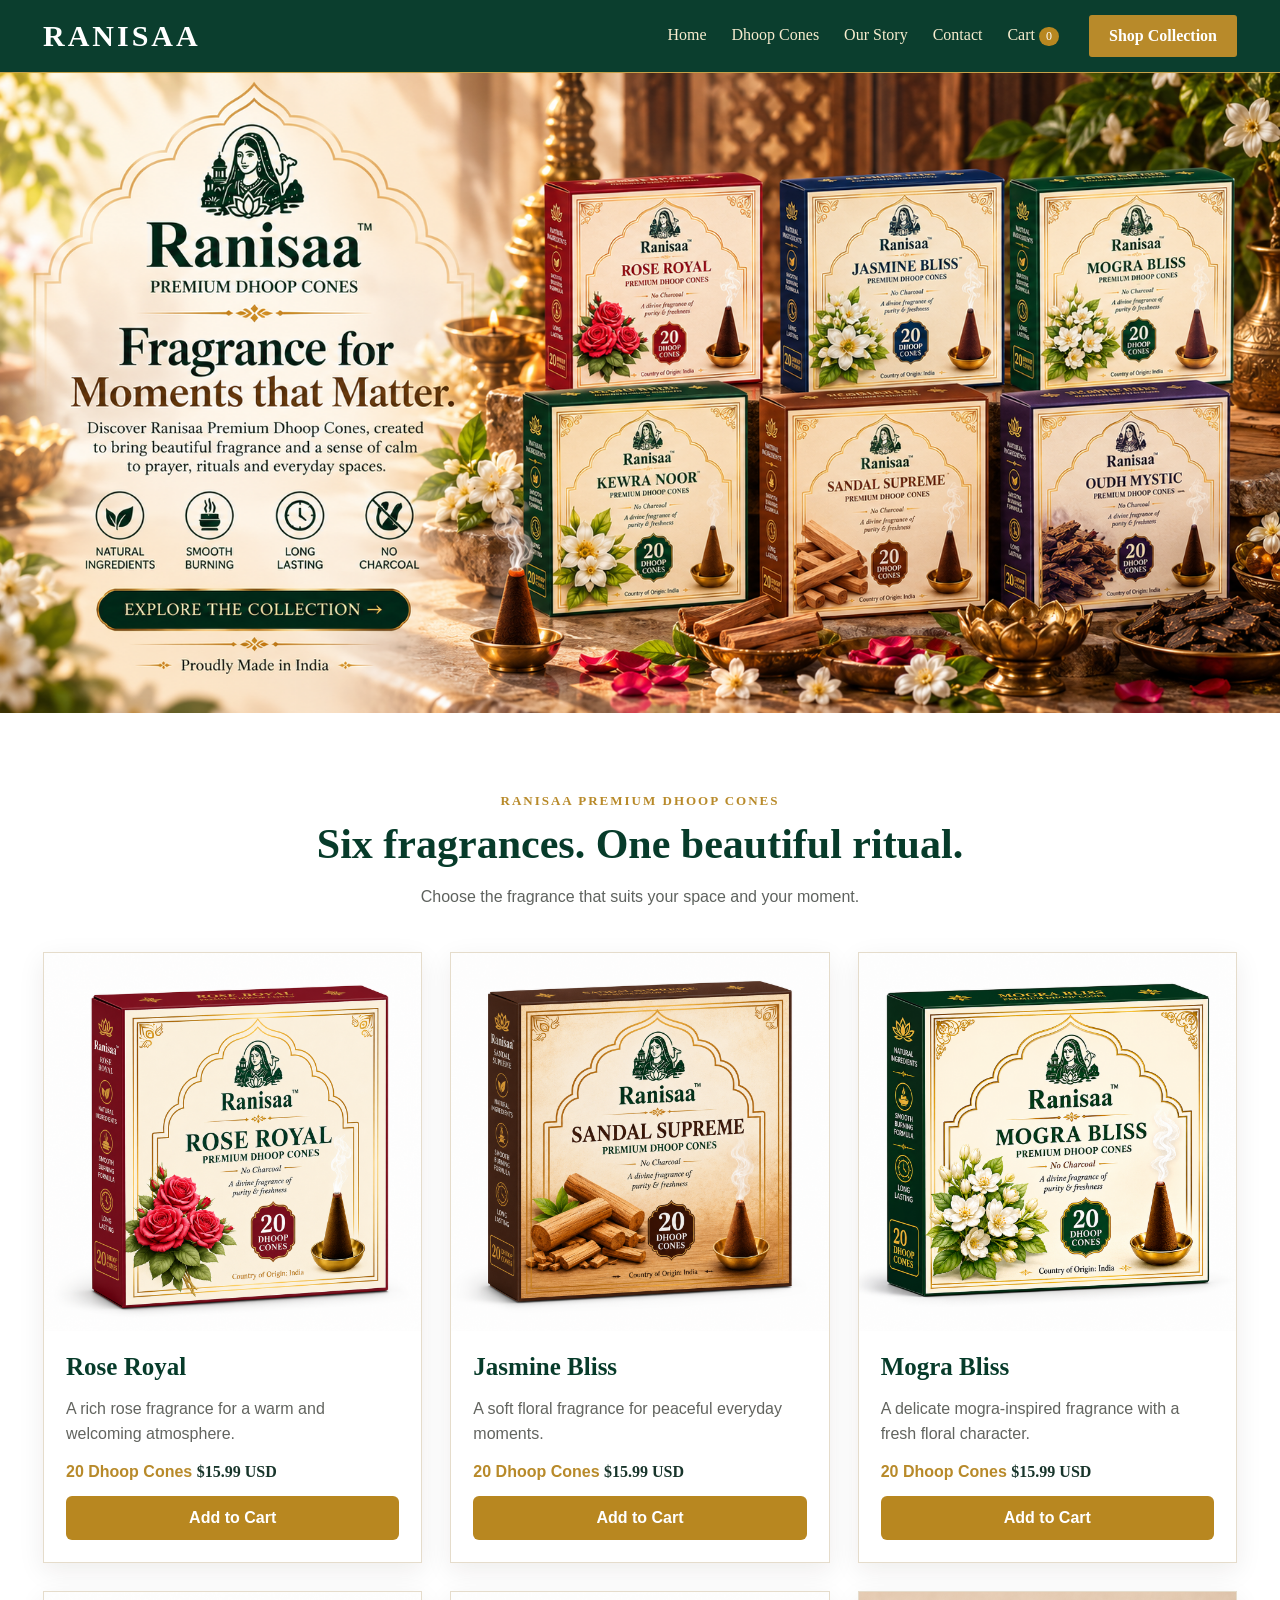
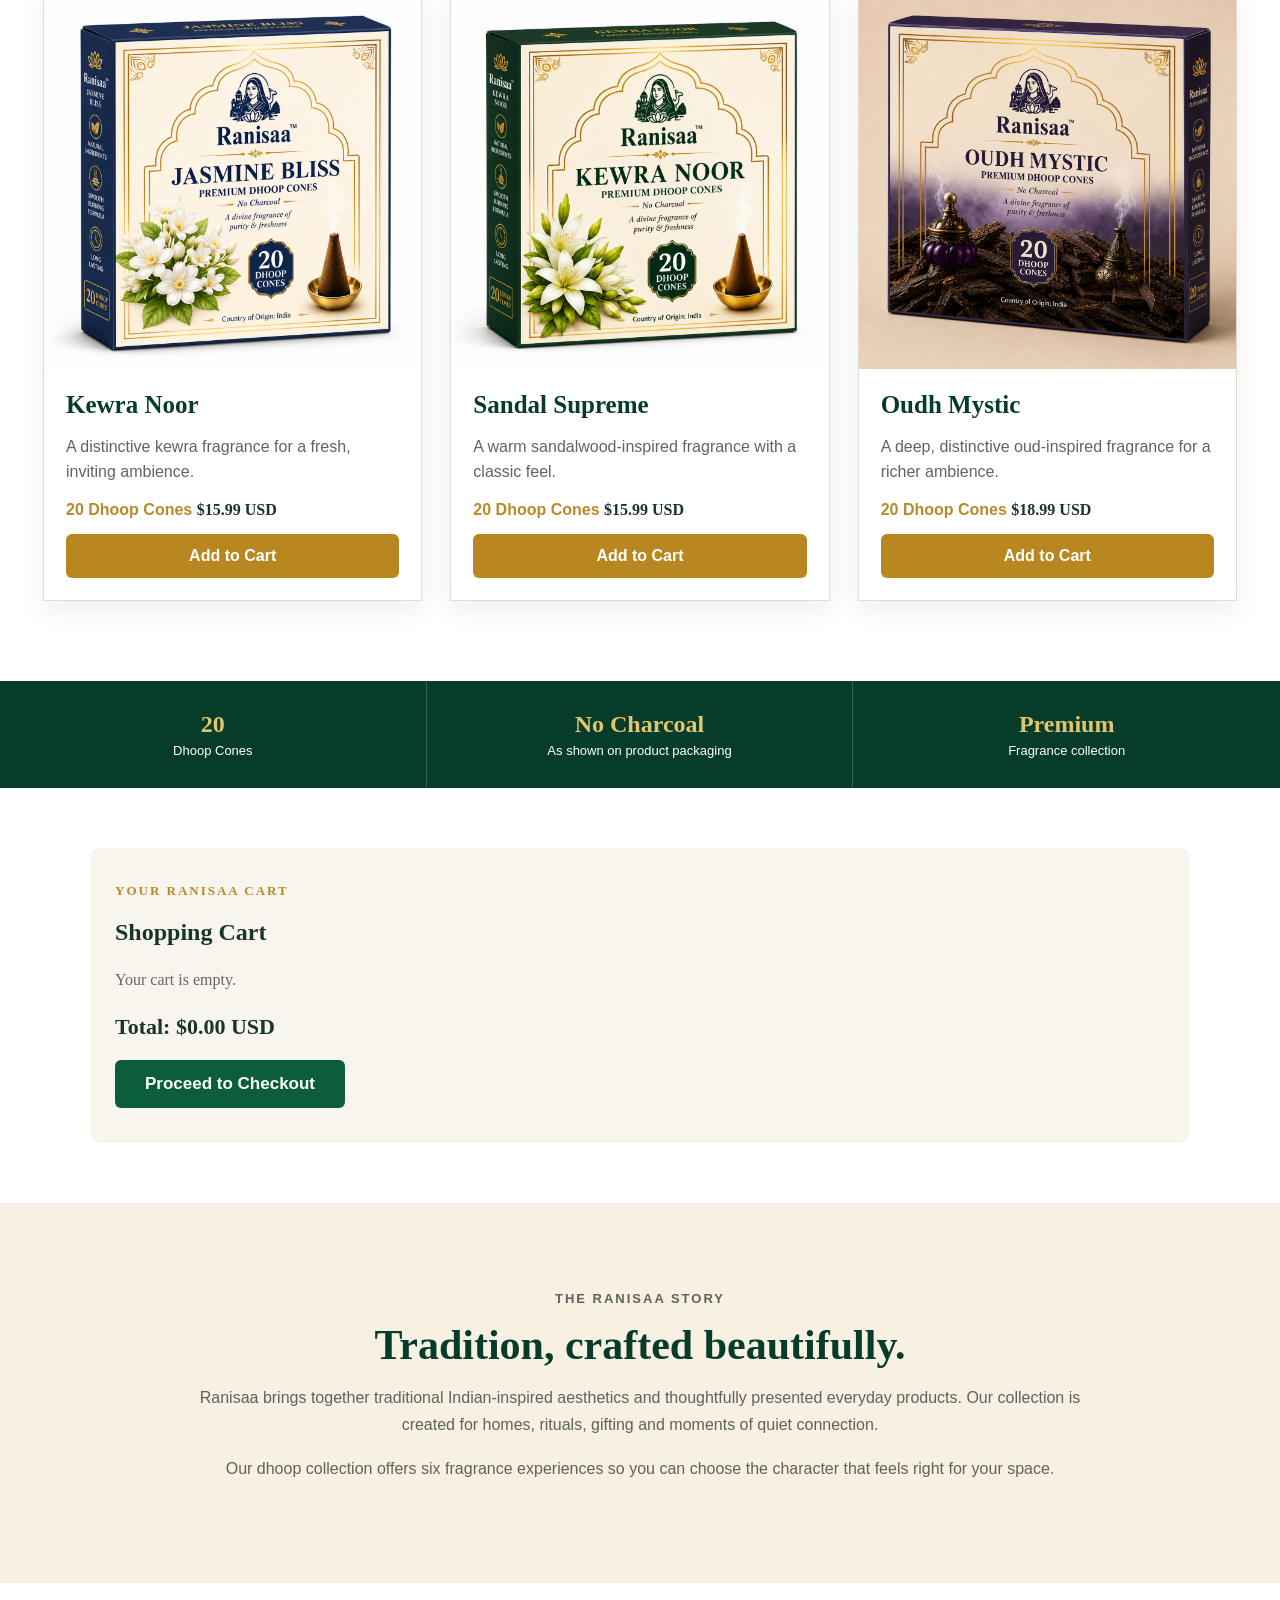
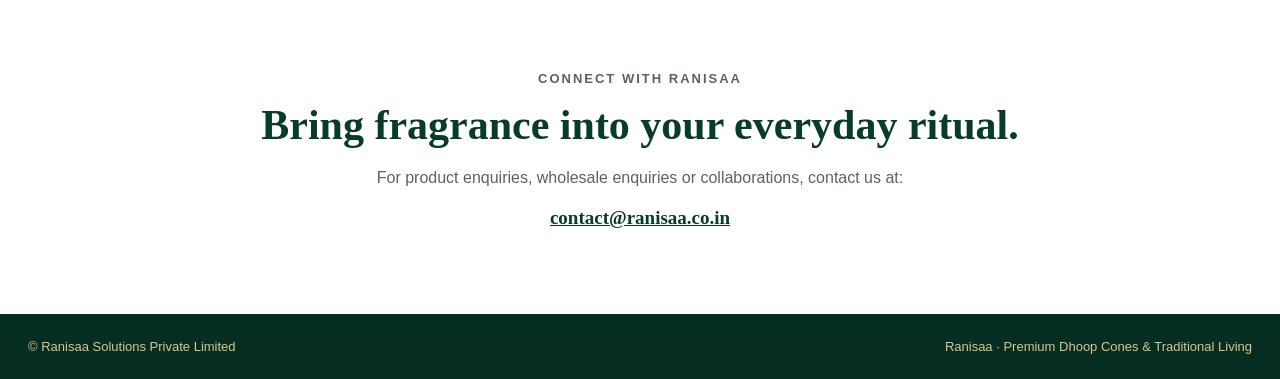
==== commit fcd18671: "Update index.html" ====
--- a/index.html
+++ b/index.html
@@ -4,16 +4,128 @@
   <meta charset="UTF-8">
   <meta name="viewport" content="width=device-width, initial-scale=1.0">
 
-  <meta name="description" content="Shop Ranisaa Premium Dhoop Cones in six beautiful fragrances: Rose Royal, Jasmine Bliss, Mogra Bliss, Kewra Noor, Sandal Supreme and Oudh Mystic.">
+  <meta name="description" content="Shop Ranisaa Premium Dhoop Cones in six beautiful fragrances.">
 
   <title>Ranisaa | Premium Dhoop Cones</title>
 
   <link rel="stylesheet" href="style.css">
+
+  <style>
+    /* SHOP BUTTONS */
+
+    .buy-button {
+      display: inline-block;
+      width: 100%;
+      margin-top: 15px;
+      padding: 13px 18px;
+      border: none;
+      border-radius: 6px;
+      background: #b88720;
+      color: white;
+      font-size: 16px;
+      font-weight: 700;
+      cursor: pointer;
+      transition: 0.2s;
+    }
+
+    .buy-button:hover {
+      background: #8f6814;
+    }
+
+    /* CART */
+
+    .cart-section {
+      max-width: 1100px;
+      margin: 60px auto;
+      padding: 35px 25px;
+      background: #f8f5ee;
+      border-radius: 10px;
+    }
+
+    .cart-section h2 {
+      margin-bottom: 25px;
+    }
+
+    #cart-items {
+      margin-bottom: 25px;
+    }
+
+    .cart-item {
+      display: flex;
+      justify-content: space-between;
+      align-items: center;
+      gap: 15px;
+      padding: 15px 0;
+      border-bottom: 1px solid #ddd;
+    }
+
+    .cart-item-name {
+      font-weight: 700;
+    }
+
+    .cart-controls {
+      display: flex;
+      align-items: center;
+      gap: 8px;
+    }
+
+    .cart-controls button {
+      border: 1px solid #c8b99a;
+      background: white;
+      padding: 5px 10px;
+      cursor: pointer;
+      border-radius: 4px;
+    }
+
+    .remove-button {
+      color: #9b1c1c;
+    }
+
+    .cart-total {
+      font-size: 22px;
+      font-weight: 700;
+      margin-top: 20px;
+    }
+
+    .checkout-button {
+      display: inline-block;
+      margin-top: 20px;
+      padding: 14px 30px;
+      border: none;
+      border-radius: 6px;
+      background: #0b5d3b;
+      color: white;
+      font-size: 17px;
+      font-weight: 700;
+      cursor: pointer;
+    }
+
+    .checkout-button:hover {
+      background: #08452d;
+    }
+
+    .cart-empty {
+      color: #666;
+    }
+
+    .cart-count {
+      display: inline-block;
+      min-width: 20px;
+      padding: 2px 6px;
+      border-radius: 20px;
+      background: #b88720;
+      color: white;
+      font-size: 12px;
+      text-align: center;
+      vertical-align: middle;
+    }
+  </style>
 </head>
 
 <body>
 
 <header class="site-header">
+
   <div class="nav-wrap">
 
     <a class="brand" href="#home">RANISAA</a>
@@ -23,11 +135,17 @@
       <a href="#dhoop">Dhoop Cones</a>
       <a href="#story">Our Story</a>
       <a href="#contact">Contact</a>
+      <a href="#cart">
+        Cart <span id="cart-count" class="cart-count">0</span>
+      </a>
     </nav>
 
-    <a class="nav-cta" href="#dhoop">Shop Collection</a>
-
-  </div>
+    <a class="nav-cta" href="#dhoop">
+      Shop Collection
+    </a>
+
+  </div>
+
 </header>
 
 
@@ -37,9 +155,10 @@
 
 <section id="home" class="hero-banner-section">
 
-  <a class="hero-banner-link"
-     href="#dhoop"
-     aria-label="Explore Ranisaa Premium Dhoop Cones">
+  <a
+    class="hero-banner-link"
+    href="#dhoop"
+    aria-label="Shop Ranisaa Premium Dhoop Cones">
 
     <img
       class="hero-banner"
@@ -99,6 +218,12 @@
           $15.99 USD
         </strong>
 
+        <button
+          class="buy-button"
+          onclick="addToCart('Rose Royal', 15.99)">
+          Add to Cart
+        </button>
+
       </div>
 
     </article>
@@ -128,6 +253,12 @@
           $15.99 USD
         </strong>
 
+        <button
+          class="buy-button"
+          onclick="addToCart('Jasmine Bliss', 15.99)">
+          Add to Cart
+        </button>
+
       </div>
 
     </article>
@@ -157,6 +288,12 @@
           $15.99 USD
         </strong>
 
+        <button
+          class="buy-button"
+          onclick="addToCart('Mogra Bliss', 15.99)">
+          Add to Cart
+        </button>
+
       </div>
 
     </article>
@@ -186,6 +323,12 @@
           $15.99 USD
         </strong>
 
+        <button
+          class="buy-button"
+          onclick="addToCart('Kewra Noor', 15.99)">
+          Add to Cart
+        </button>
+
       </div>
 
     </article>
@@ -215,6 +358,12 @@
           $15.99 USD
         </strong>
 
+        <button
+          class="buy-button"
+          onclick="addToCart('Sandal Supreme', 15.99)">
+          Add to Cart
+        </button>
+
       </div>
 
     </article>
@@ -244,6 +393,12 @@
           $18.99 USD
         </strong>
 
+        <button
+          class="buy-button"
+          onclick="addToCart('Oudh Mystic', 18.99)">
+          Add to Cart
+        </button>
+
       </div>
 
     </article>
@@ -272,6 +427,37 @@
     <strong>Premium</strong>
     <span>Fragrance collection</span>
   </div>
+
+</section>
+
+
+<!-- CART -->
+
+<section id="cart" class="cart-section">
+
+  <p class="eyebrow">
+    YOUR RANISAA CART
+  </p>
+
+  <h2>
+    Shopping Cart
+  </h2>
+
+  <div id="cart-items">
+    <p class="cart-empty">
+      Your cart is empty.
+    </p>
+  </div>
+
+  <div class="cart-total">
+    Total: $<span id="cart-total">0.00</span> USD
+  </div>
+
+  <button
+    class="checkout-button"
+    onclick="checkout()">
+    Proceed to Checkout
+  </button>
 
 </section>
 
@@ -348,5 +534,178 @@
 </footer>
 
 
+<script>
+
+let cart = [];
+
+
+function addToCart(name, price) {
+
+  const existing = cart.find(item => item.name === name);
+
+  if (existing) {
+
+    existing.quantity += 1;
+
+  } else {
+
+    cart.push({
+      name: name,
+      price: price,
+      quantity: 1
+    });
+
+  }
+
+  updateCart();
+
+  document.getElementById("cart").scrollIntoView({
+    behavior: "smooth"
+  });
+
+}
+
+
+function changeQuantity(index, amount) {
+
+  cart[index].quantity += amount;
+
+  if (cart[index].quantity <= 0) {
+
+    cart.splice(index, 1);
+
+  }
+
+  updateCart();
+
+}
+
+
+function removeItem(index) {
+
+  cart.splice(index, 1);
+
+  updateCart();
+
+}
+
+
+function updateCart() {
+
+  const cartItems = document.getElementById("cart-items");
+
+  const cartCount = document.getElementById("cart-count");
+
+  const cartTotal = document.getElementById("cart-total");
+
+
+  if (cart.length === 0) {
+
+    cartItems.innerHTML =
+      '<p class="cart-empty">Your cart is empty.</p>';
+
+    cartCount.textContent = "0";
+
+    cartTotal.textContent = "0.00";
+
+    return;
+
+  }
+
+
+  let total = 0;
+
+  let quantityTotal = 0;
+
+  let html = "";
+
+
+  cart.forEach(function(item, index) {
+
+    const itemTotal = item.price * item.quantity;
+
+    total += itemTotal;
+
+    quantityTotal += item.quantity;
+
+
+    html += `
+
+      <div class="cart-item">
+
+        <div>
+
+          <div class="cart-item-name">
+            ${item.name}
+          </div>
+
+          <div>
+            $${item.price.toFixed(2)} USD
+          </div>
+
+        </div>
+
+
+        <div class="cart-controls">
+
+          <button onclick="changeQuantity(${index}, -1)">
+            −
+          </button>
+
+          <strong>
+            ${item.quantity}
+          </strong>
+
+          <button onclick="changeQuantity(${index}, 1)">
+            +
+          </button>
+
+          <button
+            class="remove-button"
+            onclick="removeItem(${index})">
+            Remove
+          </button>
+
+        </div>
+
+      </div>
+
+    `;
+
+  });
+
+
+  cartItems.innerHTML = html;
+
+  cartCount.textContent = quantityTotal;
+
+  cartTotal.textContent = total.toFixed(2);
+
+}
+
+
+function checkout() {
+
+  if (cart.length === 0) {
+
+    alert("Please add a product to your cart first.");
+
+    return;
+
+  }
+
+
+  alert(
+    "Your cart is ready. We will connect the secure USD payment checkout next."
+  );
+
+}
+
+
+updateCart();
+
+</script>
+
+
 </body>
 </html>
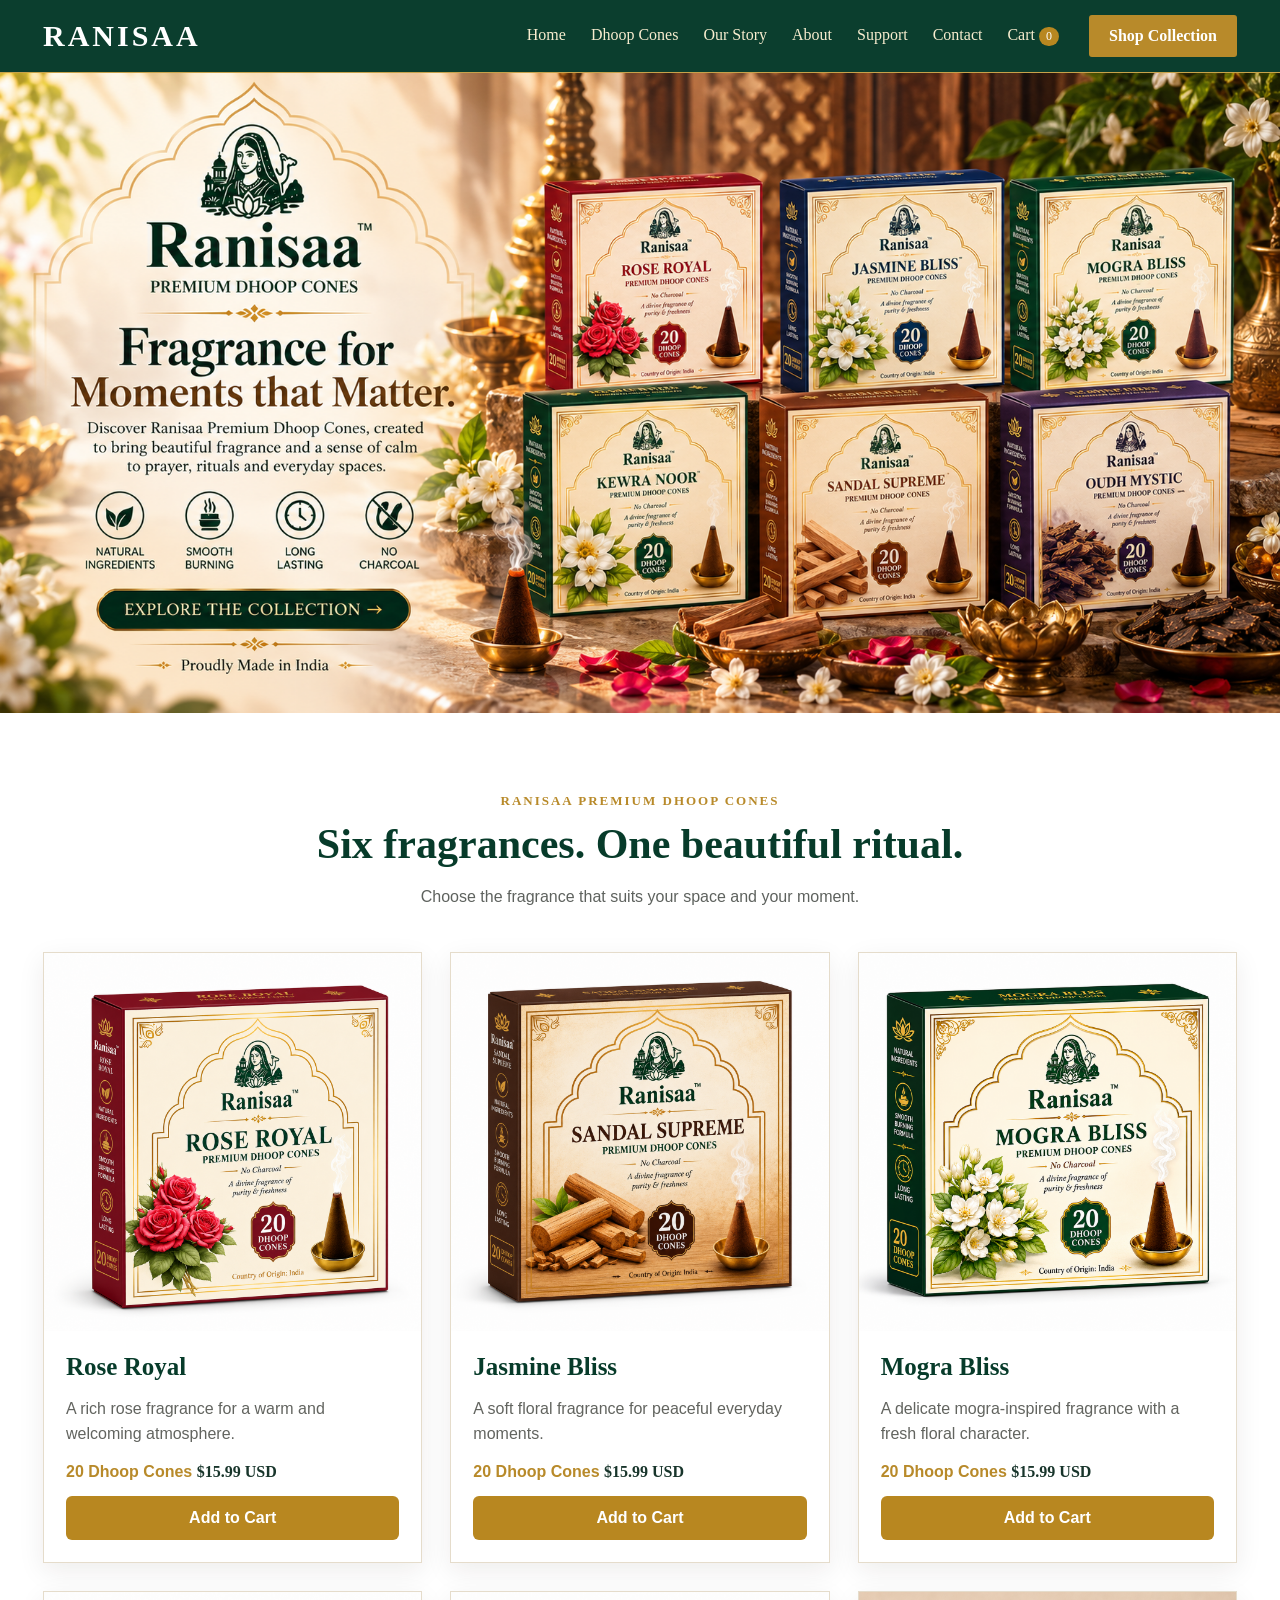
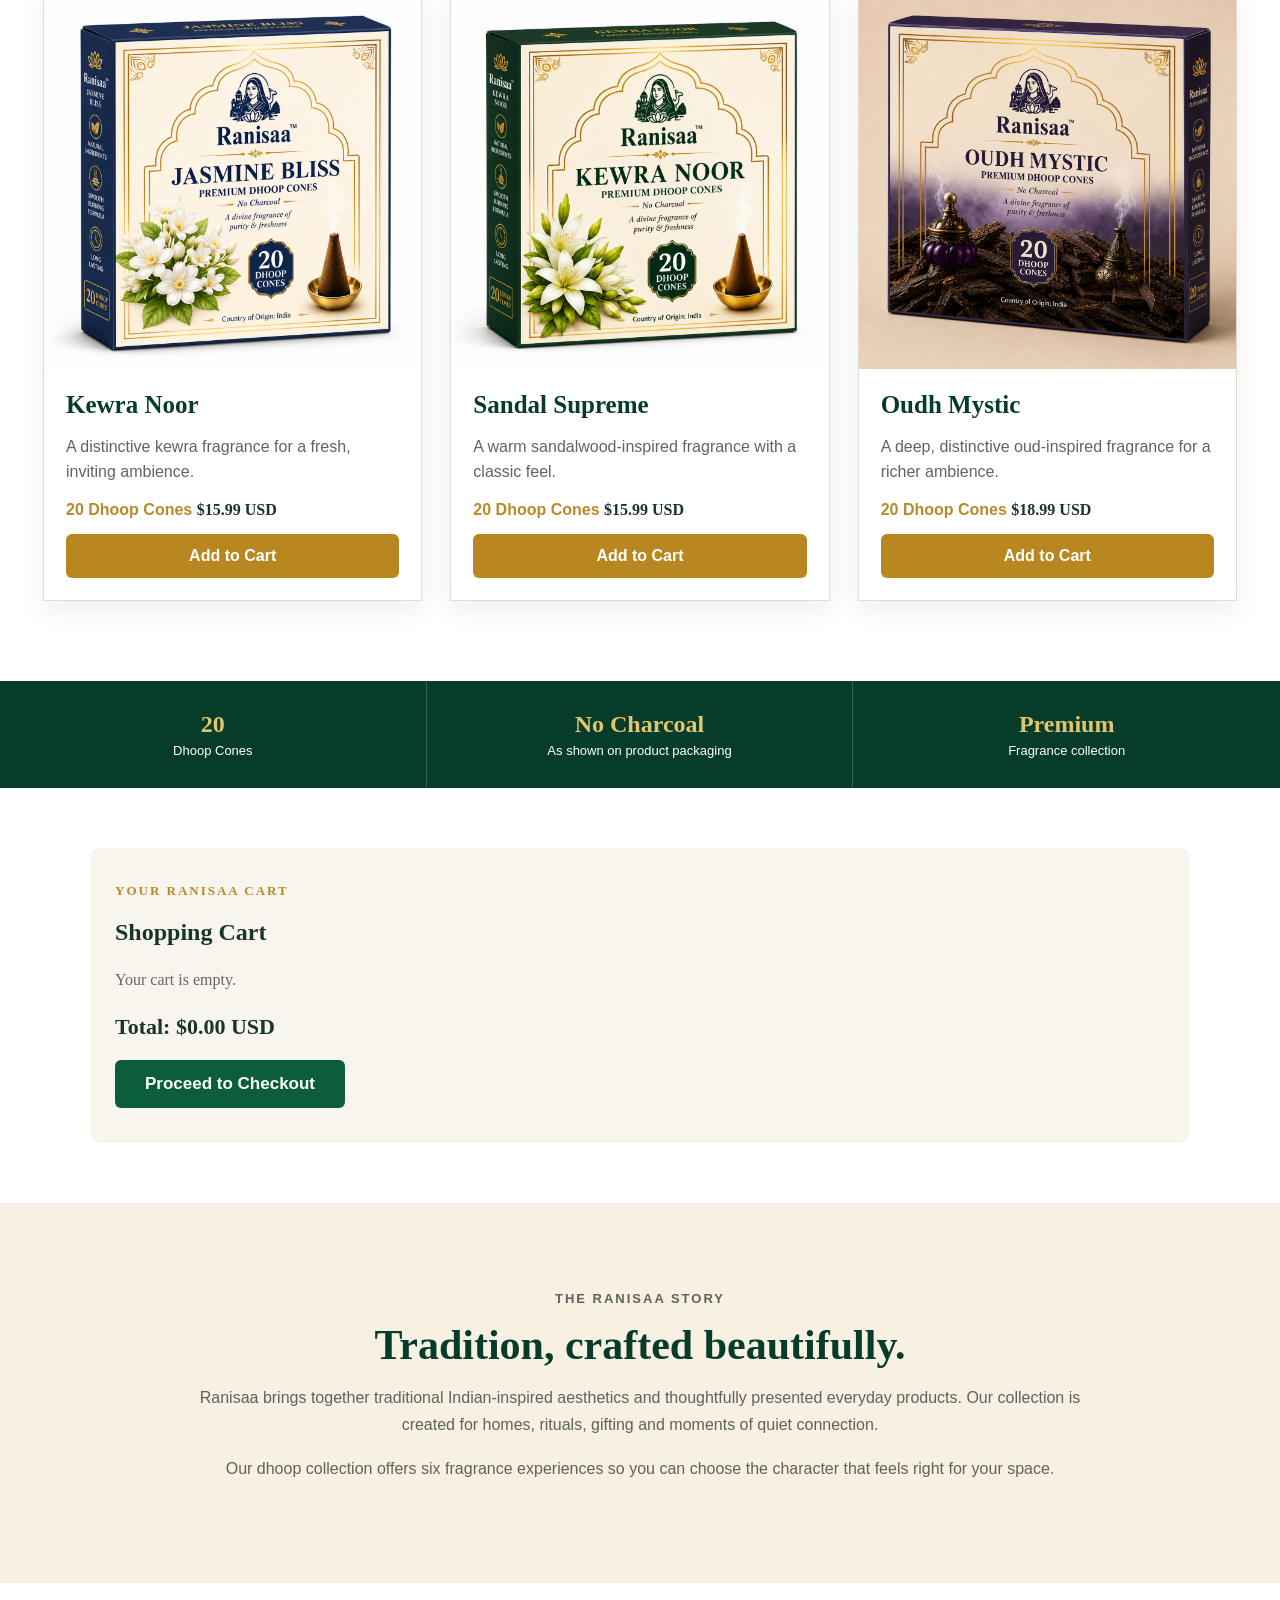
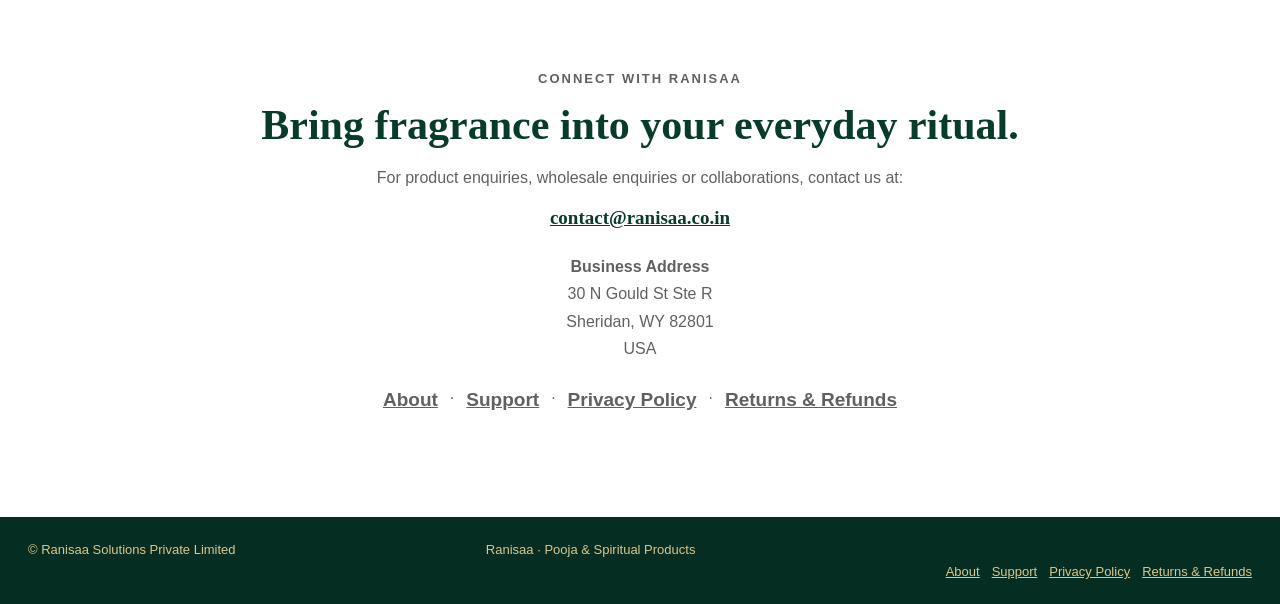
==== commit b448d653: "Add files via upload" ====
--- a/index.html
+++ b/index.html
@@ -119,6 +119,27 @@
       text-align: center;
       vertical-align: middle;
     }
+
+
+    .business-address {
+      margin-top: 24px;
+      line-height: 1.7;
+    }
+
+    .contact-links,
+    .footer-links {
+      margin-top: 22px;
+      display: flex;
+      gap: 12px;
+      justify-content: center;
+      flex-wrap: wrap;
+    }
+
+    .contact-links a,
+    .footer-links a {
+      color: inherit;
+      text-decoration: underline;
+    }
   </style>
 </head>
 
@@ -134,6 +155,8 @@
       <a href="#home">Home</a>
       <a href="#dhoop">Dhoop Cones</a>
       <a href="#story">Our Story</a>
+      <a href="about.html">About</a>
+      <a href="support.html">Support</a>
       <a href="#contact">Contact</a>
       <a href="#cart">
         Cart <span id="cart-count" class="cart-count">0</span>
@@ -513,6 +536,23 @@
     contact@ranisaa.co.in
   </a>
 
+  <p class="business-address">
+    <strong>Business Address</strong><br>
+    30 N Gould St Ste R<br>
+    Sheridan, WY 82801<br>
+    USA
+  </p>
+
+  <p class="contact-links">
+    <a href="about.html">About</a>
+    <span>·</span>
+    <a href="support.html">Support</a>
+    <span>·</span>
+    <a href="privacy.html">Privacy Policy</a>
+    <span>·</span>
+    <a href="returns-refunds.html">Returns & Refunds</a>
+  </p>
+
 </section>
 
 
@@ -528,7 +568,14 @@
   </div>
 
   <div>
-    Ranisaa · Premium Dhoop Cones & Traditional Living
+    Ranisaa · Pooja & Spiritual Products
+  </div>
+
+  <div class="footer-links">
+    <a href="about.html">About</a>
+    <a href="support.html">Support</a>
+    <a href="privacy.html">Privacy Policy</a>
+    <a href="returns-refunds.html">Returns & Refunds</a>
   </div>
 
 </footer>
@@ -708,4 +755,4 @@
 
 
 </body>
-</html>
+</html>
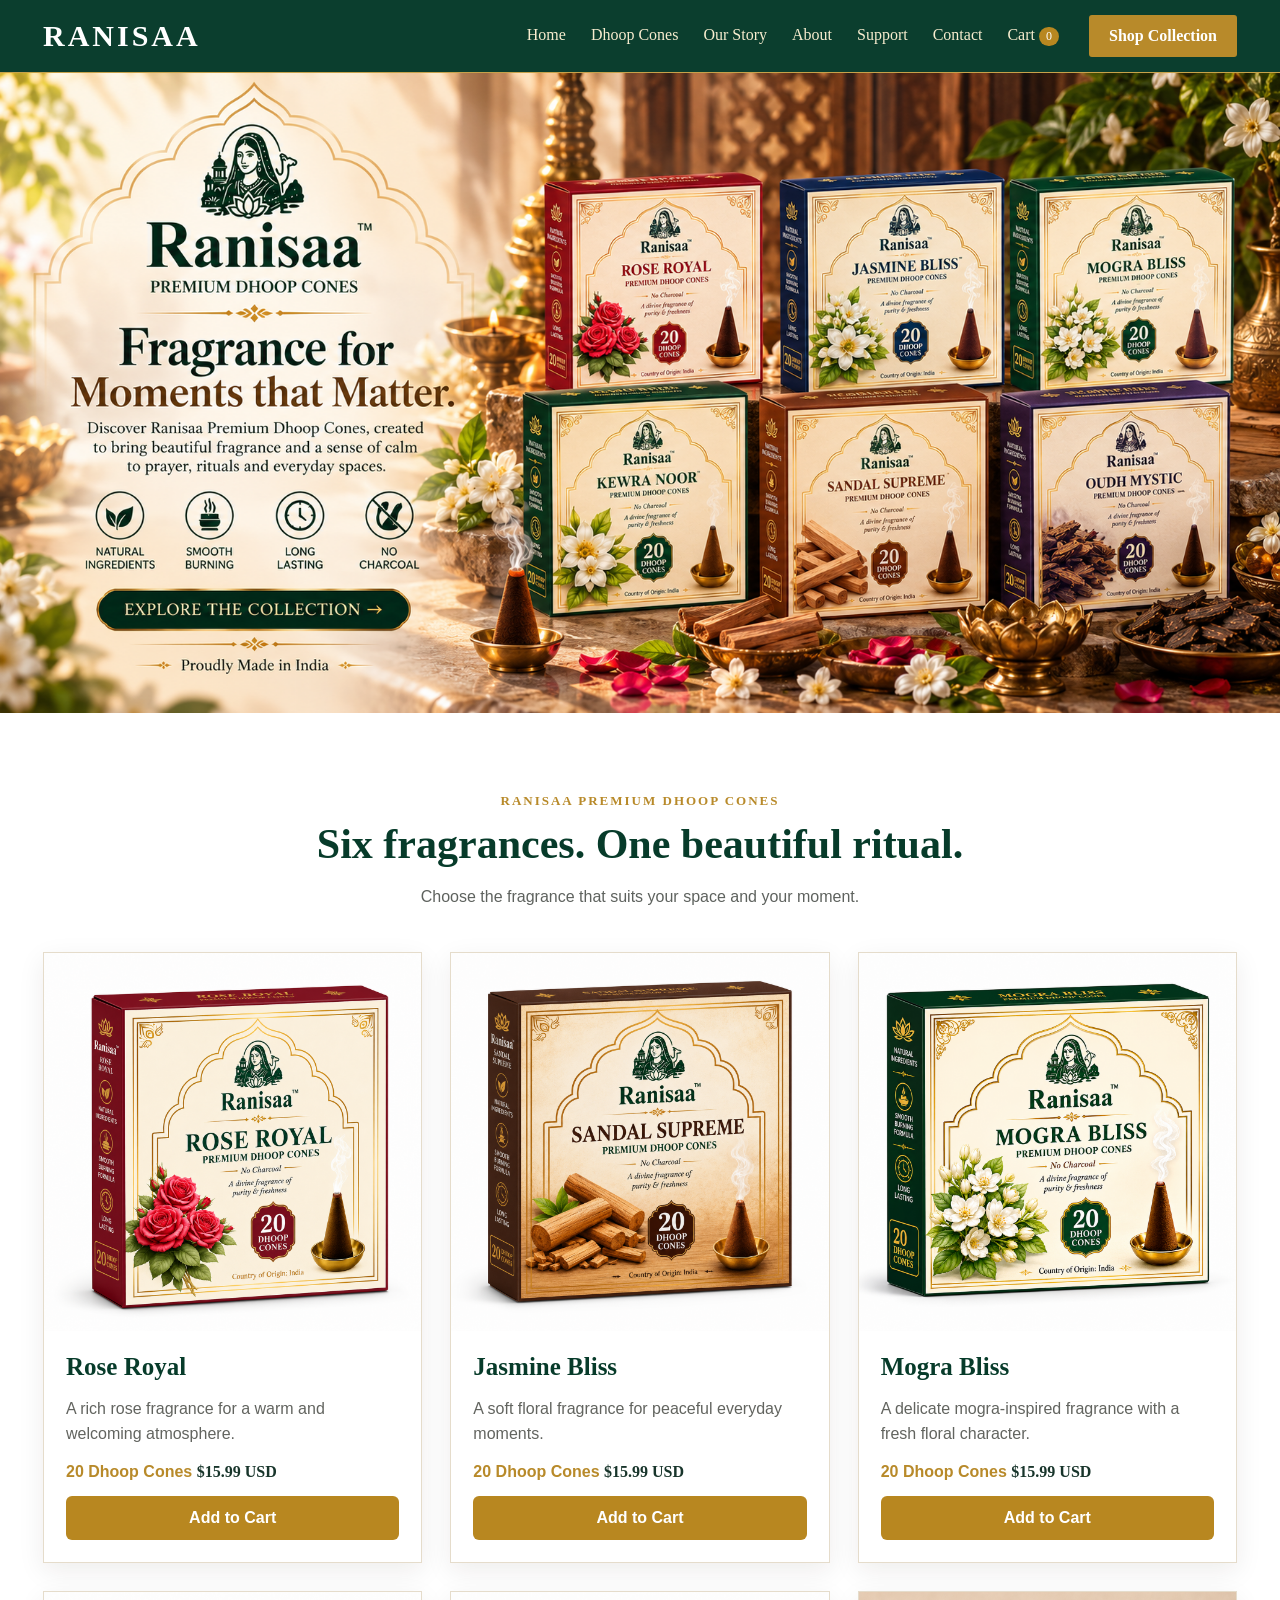
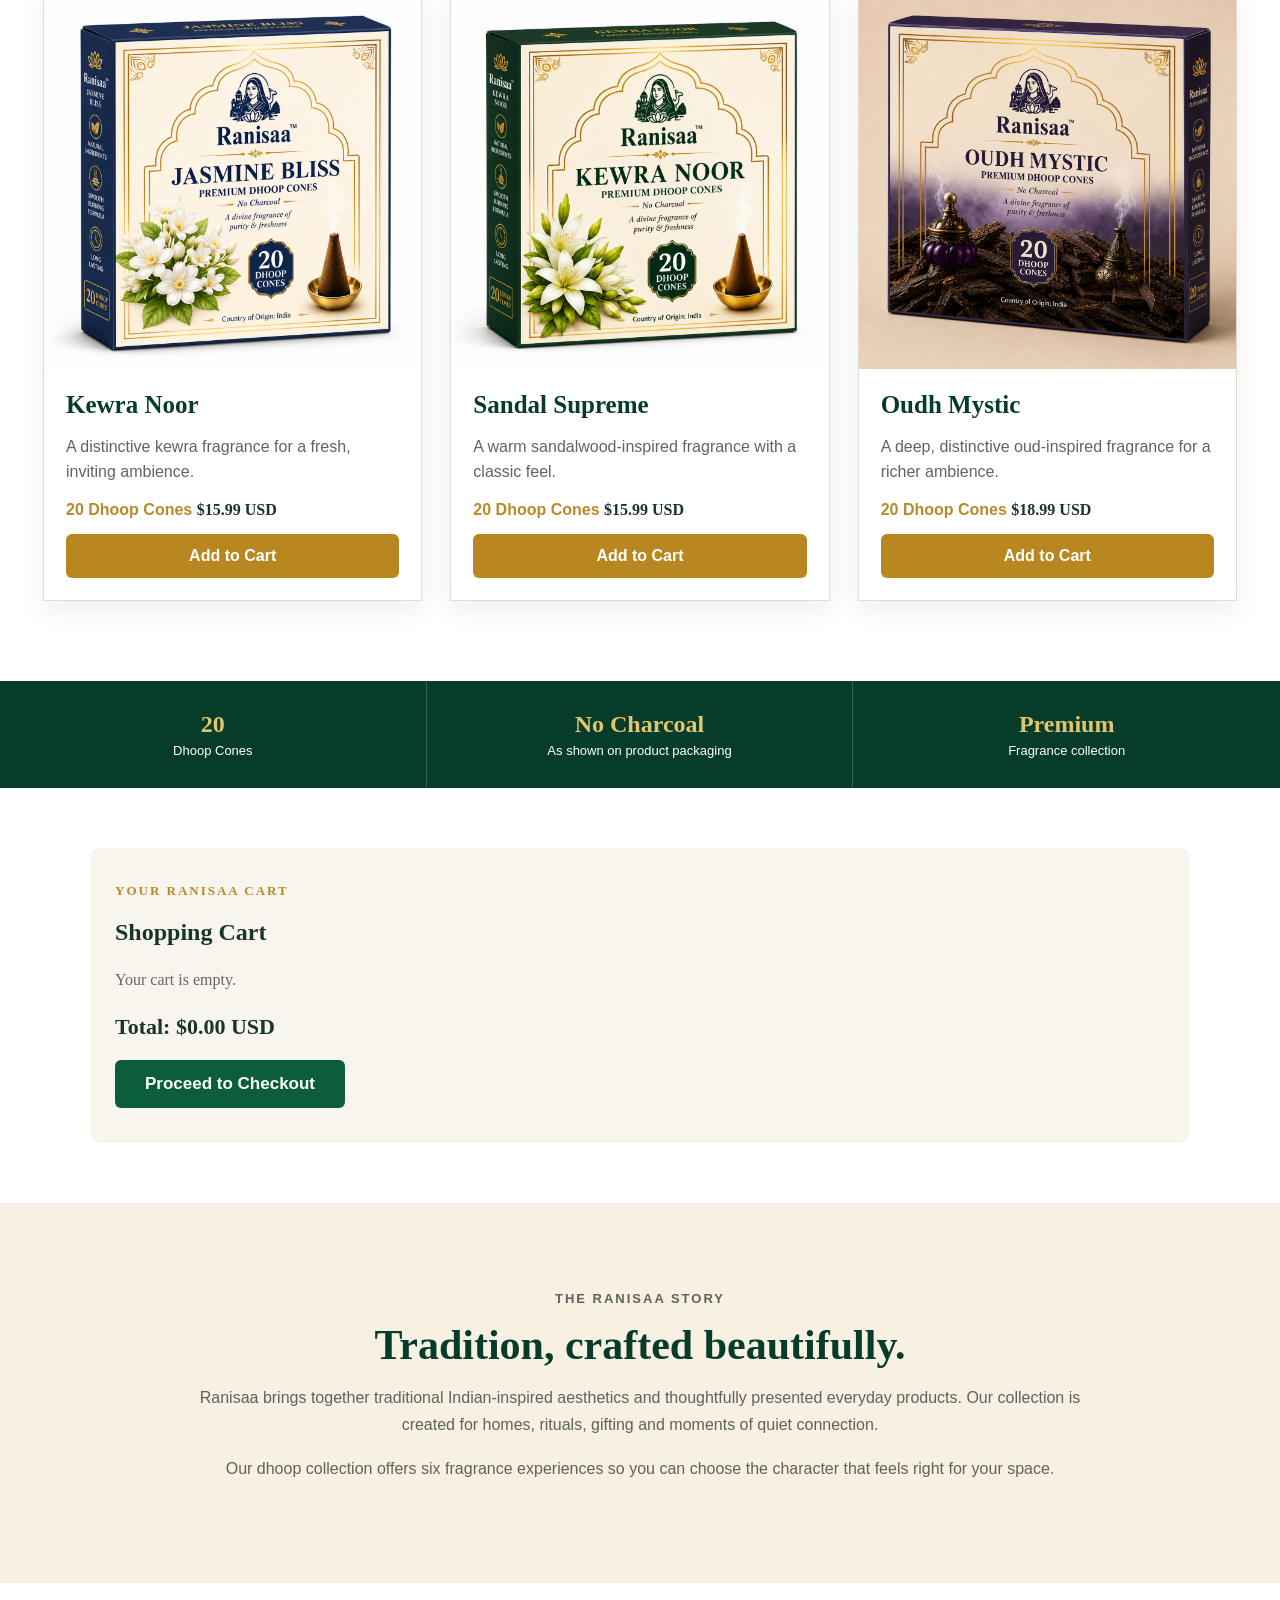
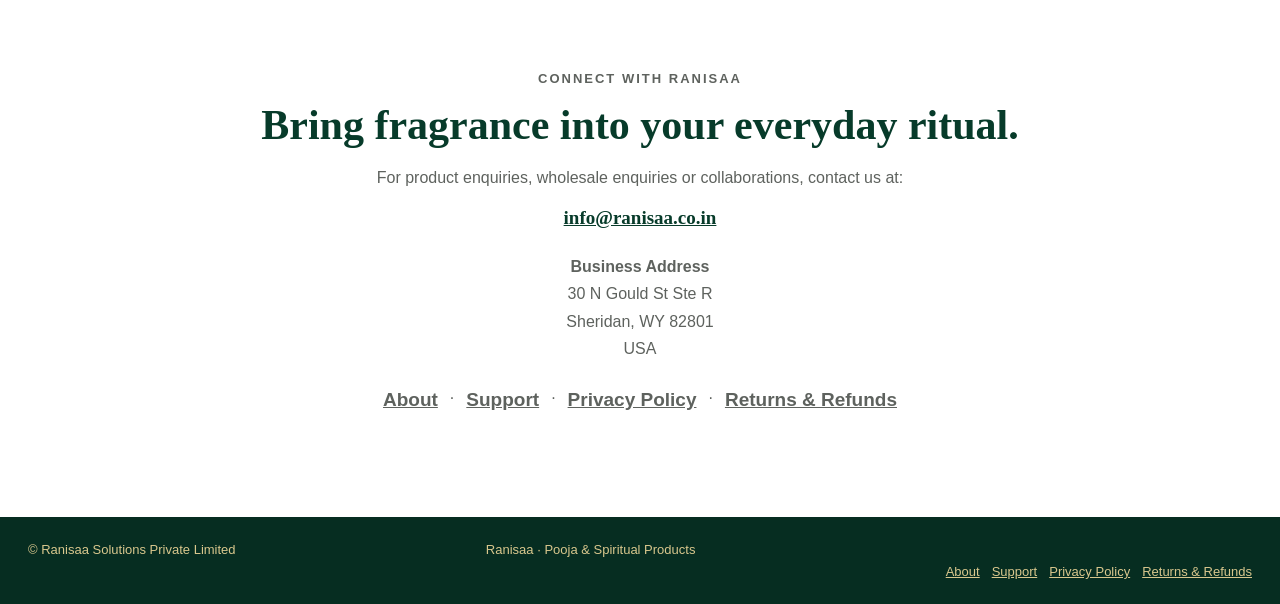
==== commit ee0bed91: "Update index.html" ====
--- a/index.html
+++ b/index.html
@@ -532,8 +532,8 @@
     contact us at:
   </p>
 
-  <a href="mailto:contact@ranisaa.co.in">
-    contact@ranisaa.co.in
+  <a href="mailto:info@ranisaa.co.in">
+    info@ranisaa.co.in
   </a>
 
   <p class="business-address">
@@ -755,4 +755,4 @@
 
 
 </body>
-</html>+</html>
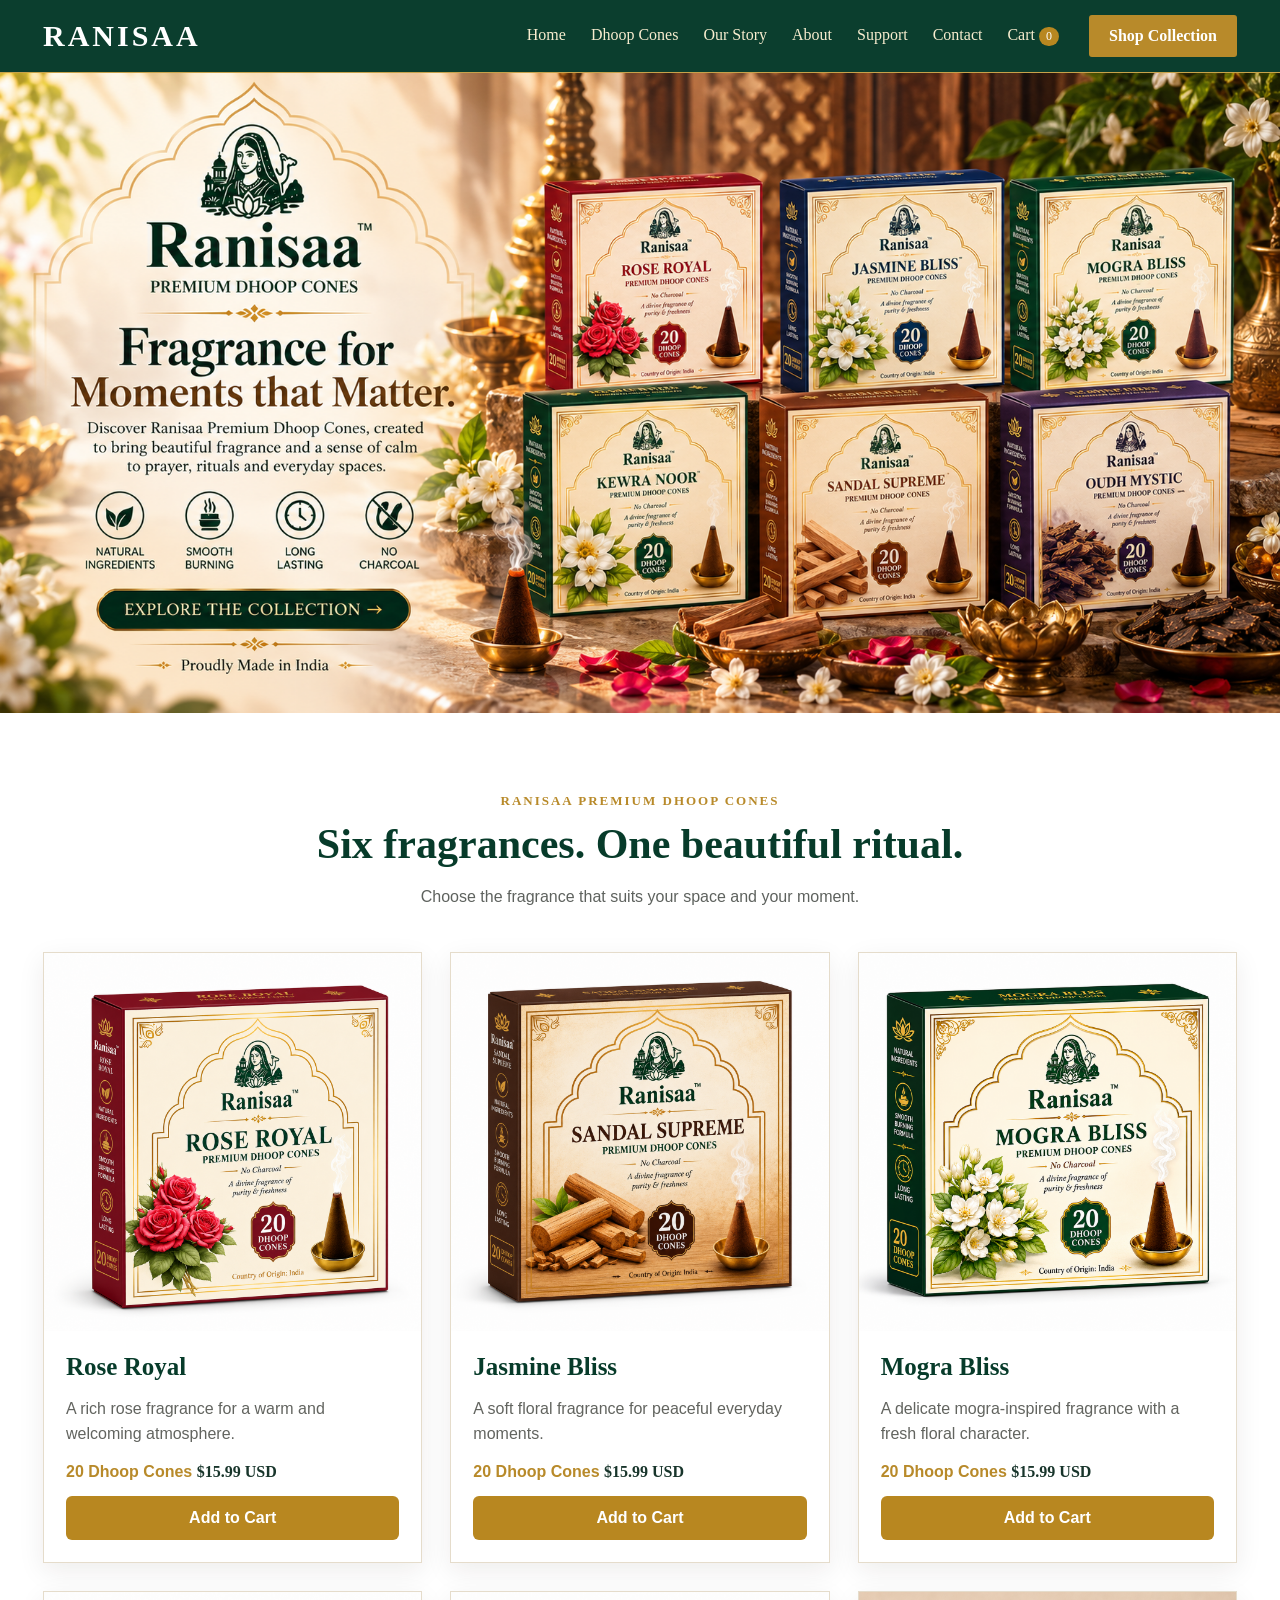
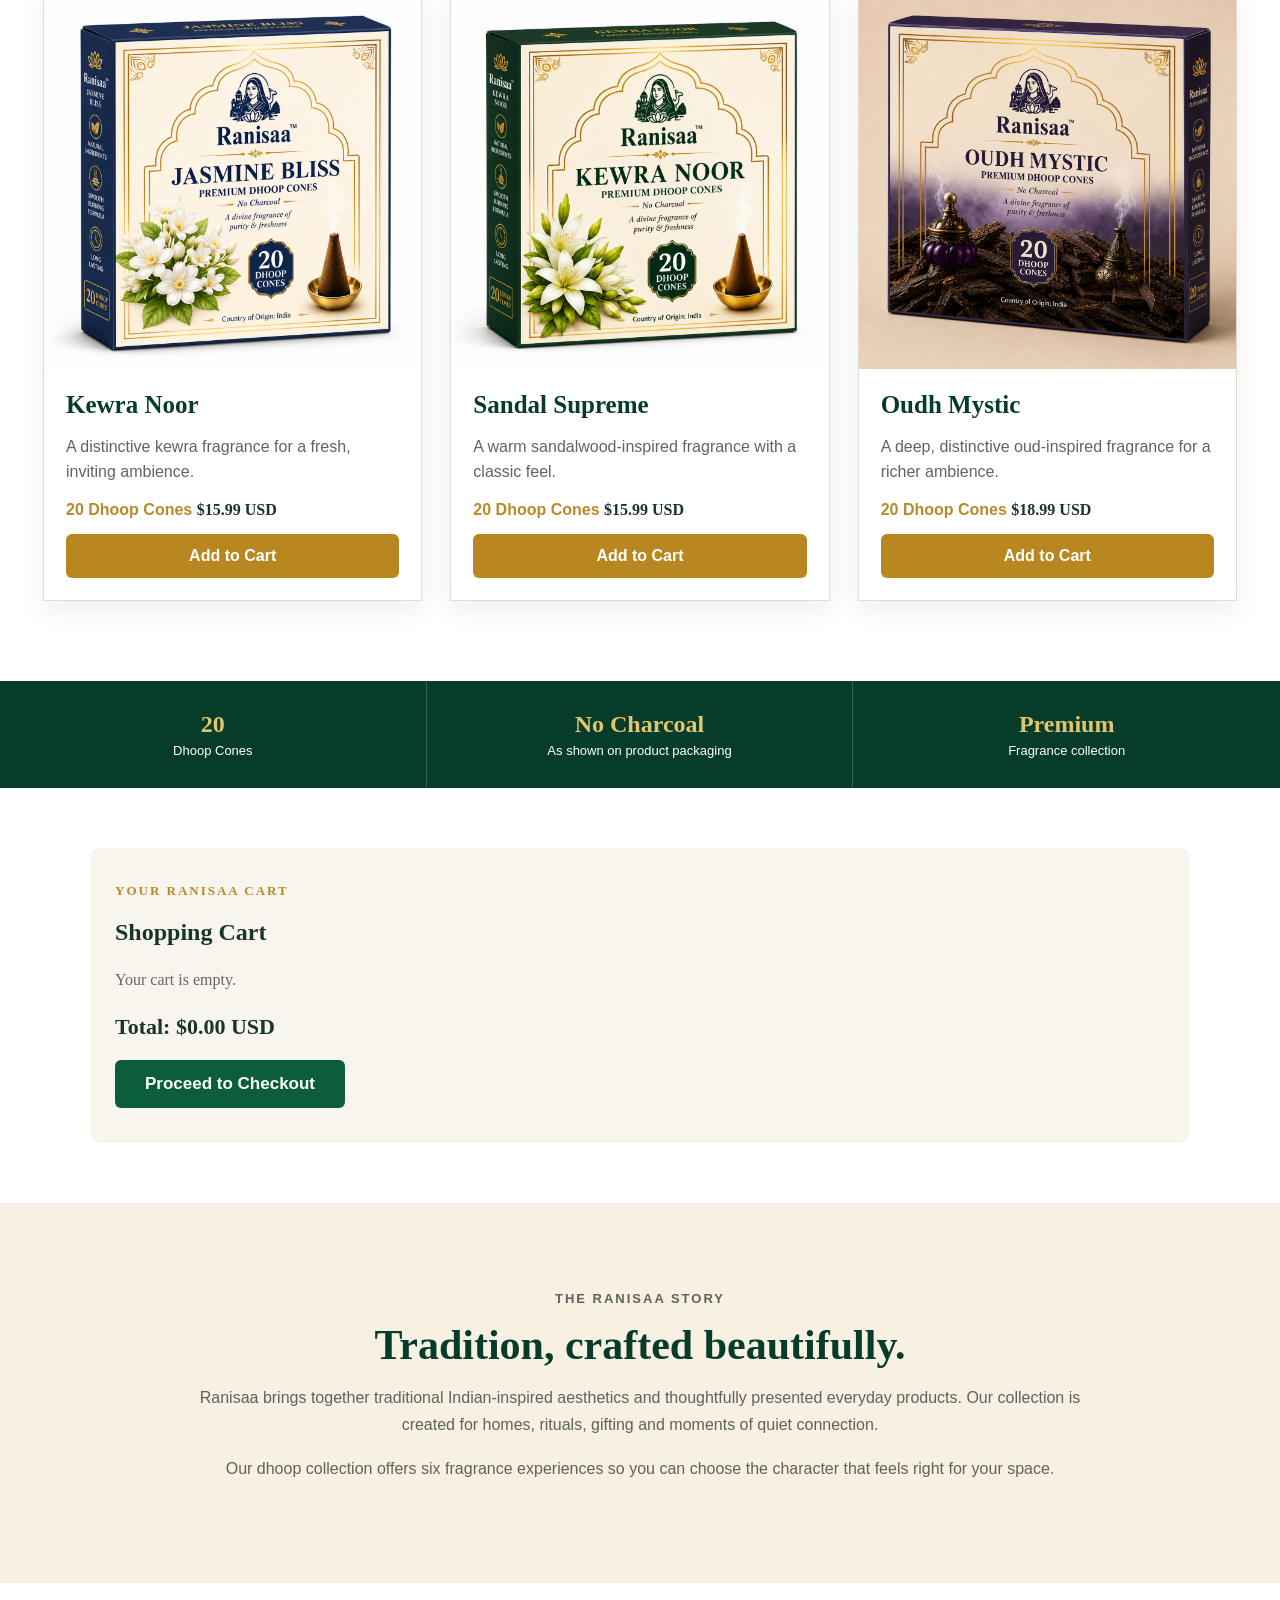
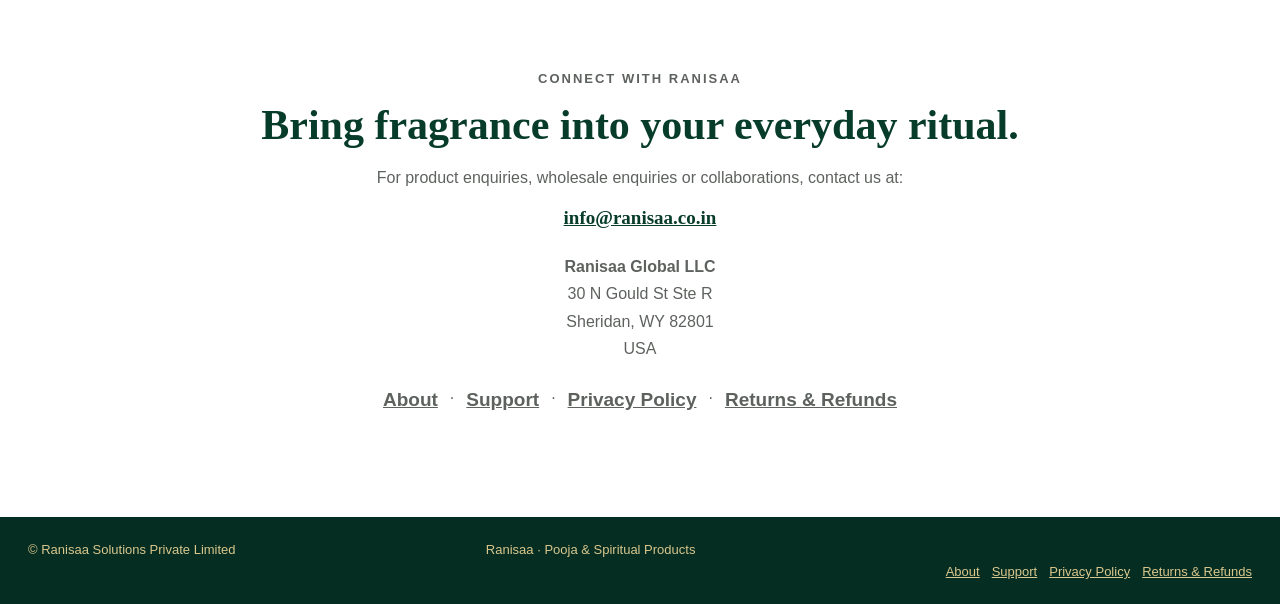
==== commit a74aaea3: "Update index.html" ====
--- a/index.html
+++ b/index.html
@@ -537,7 +537,7 @@
   </a>
 
   <p class="business-address">
-    <strong>Business Address</strong><br>
+    <strong>Ranisaa Global LLC</strong><br>
     30 N Gould St Ste R<br>
     Sheridan, WY 82801<br>
     USA
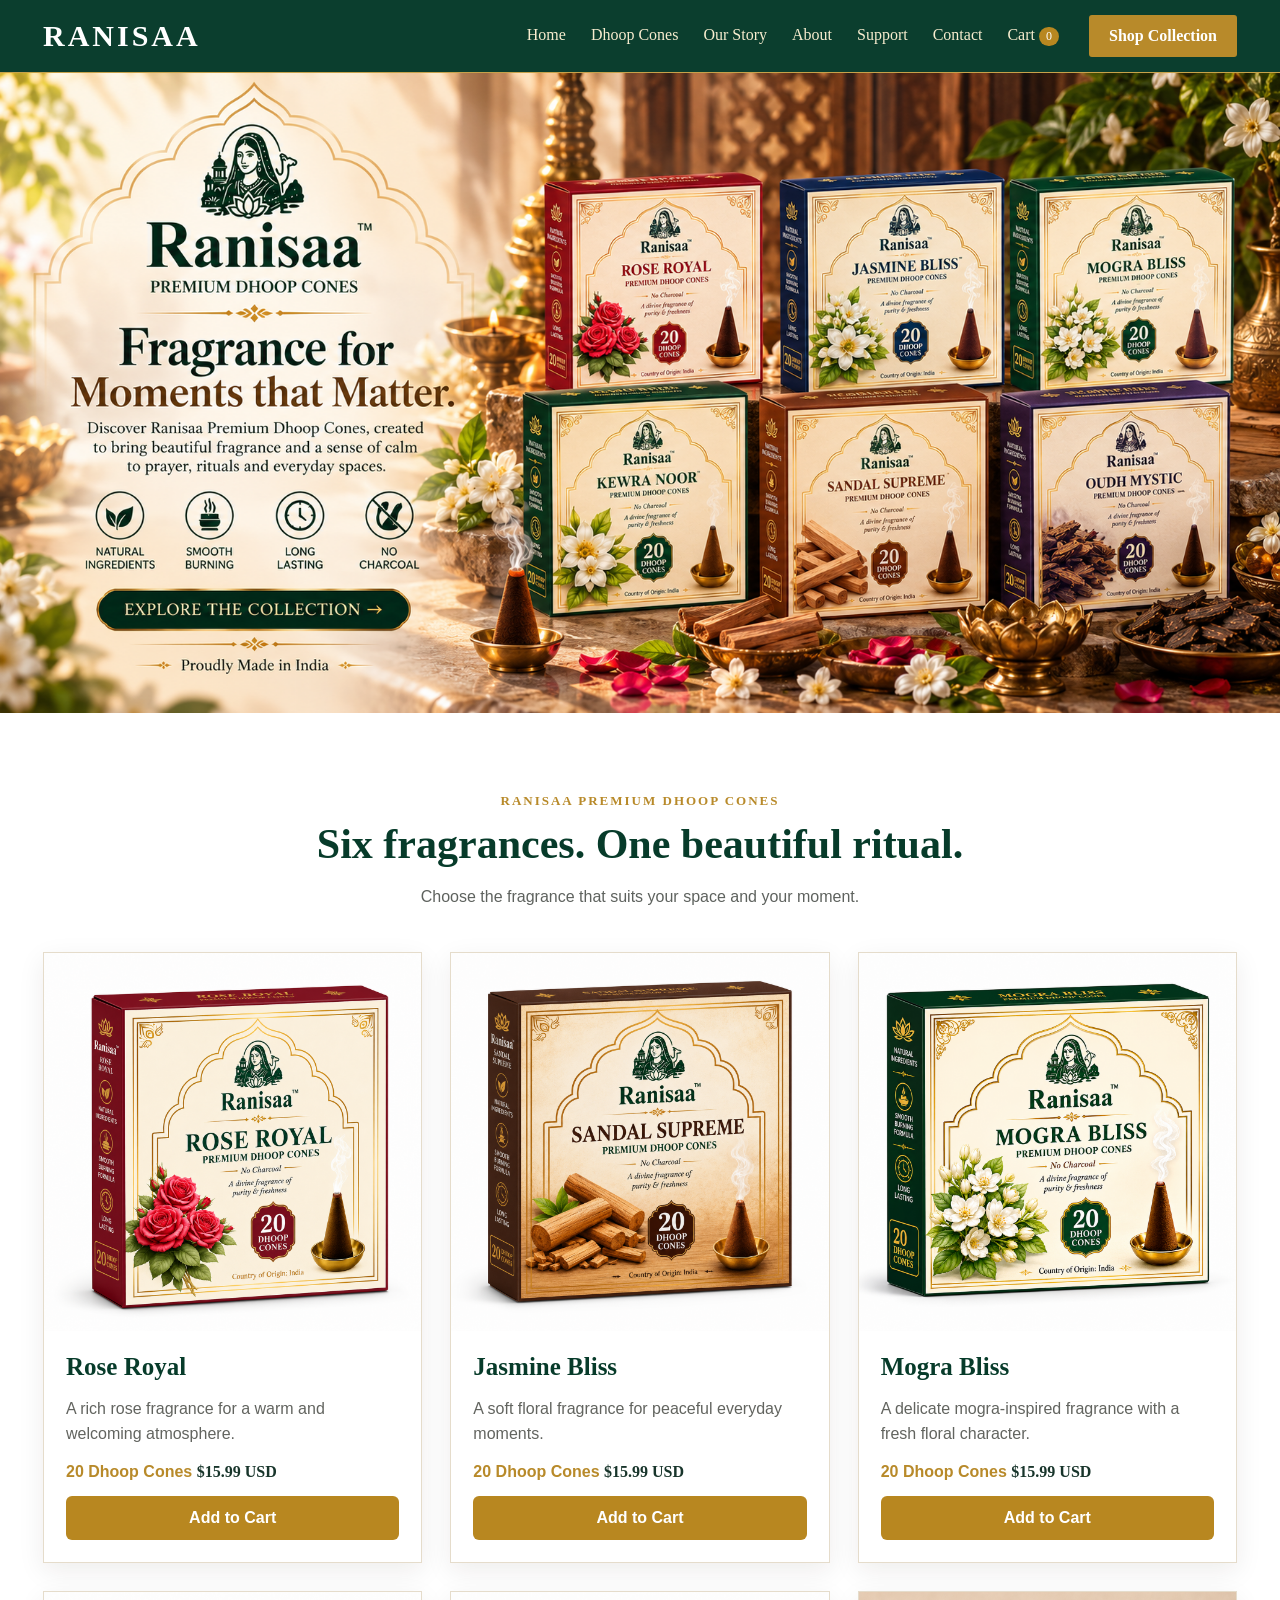
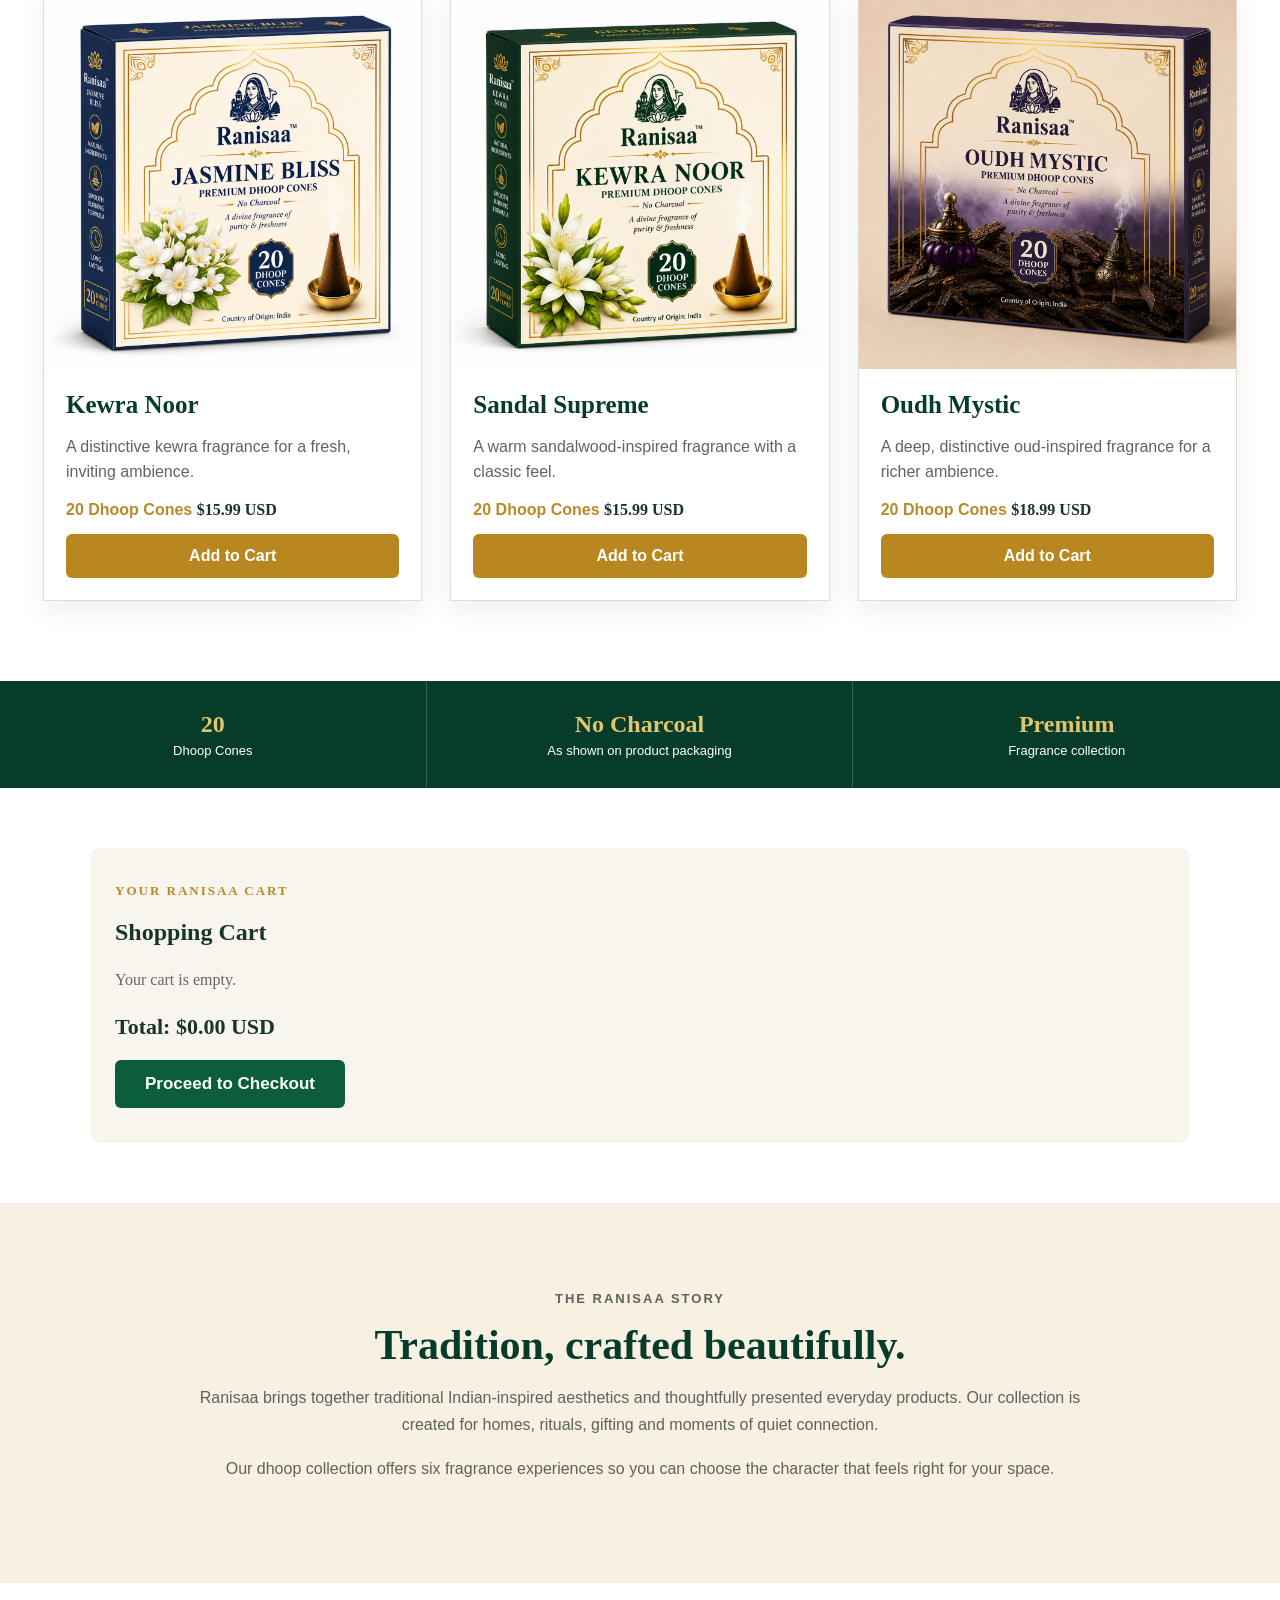
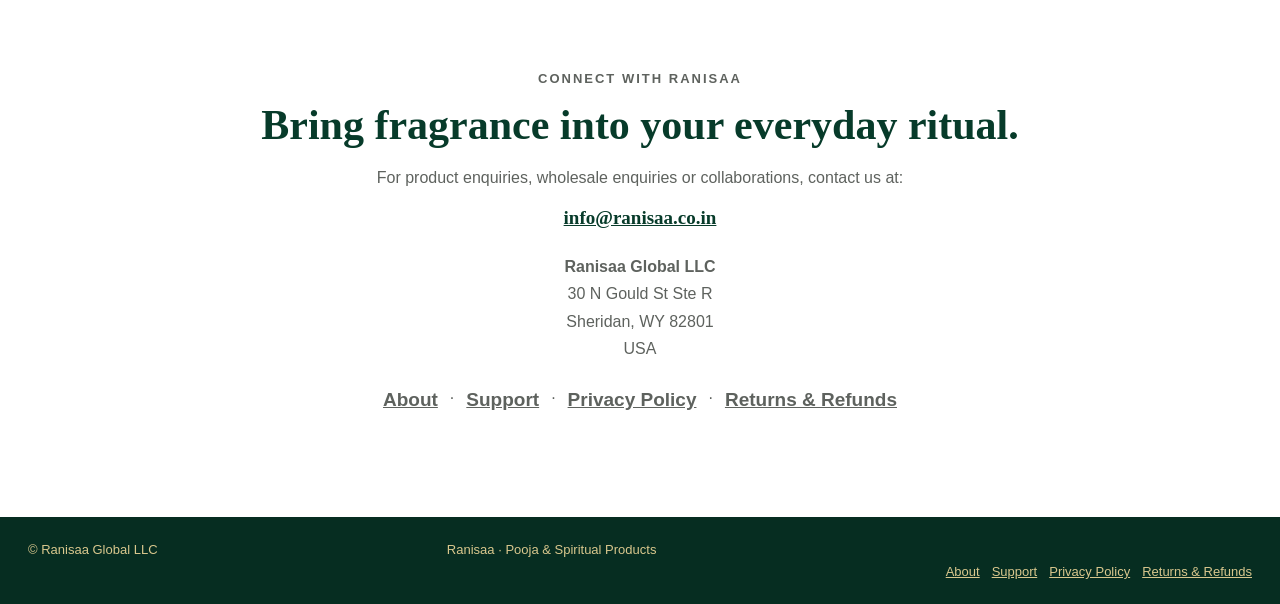
==== commit 9f62d921: "Update index.html" ====
--- a/index.html
+++ b/index.html
@@ -564,7 +564,7 @@
 <footer>
 
   <div>
-    © Ranisaa Solutions Private Limited
+    © Ranisaa Global LLC 
   </div>
 
   <div>
